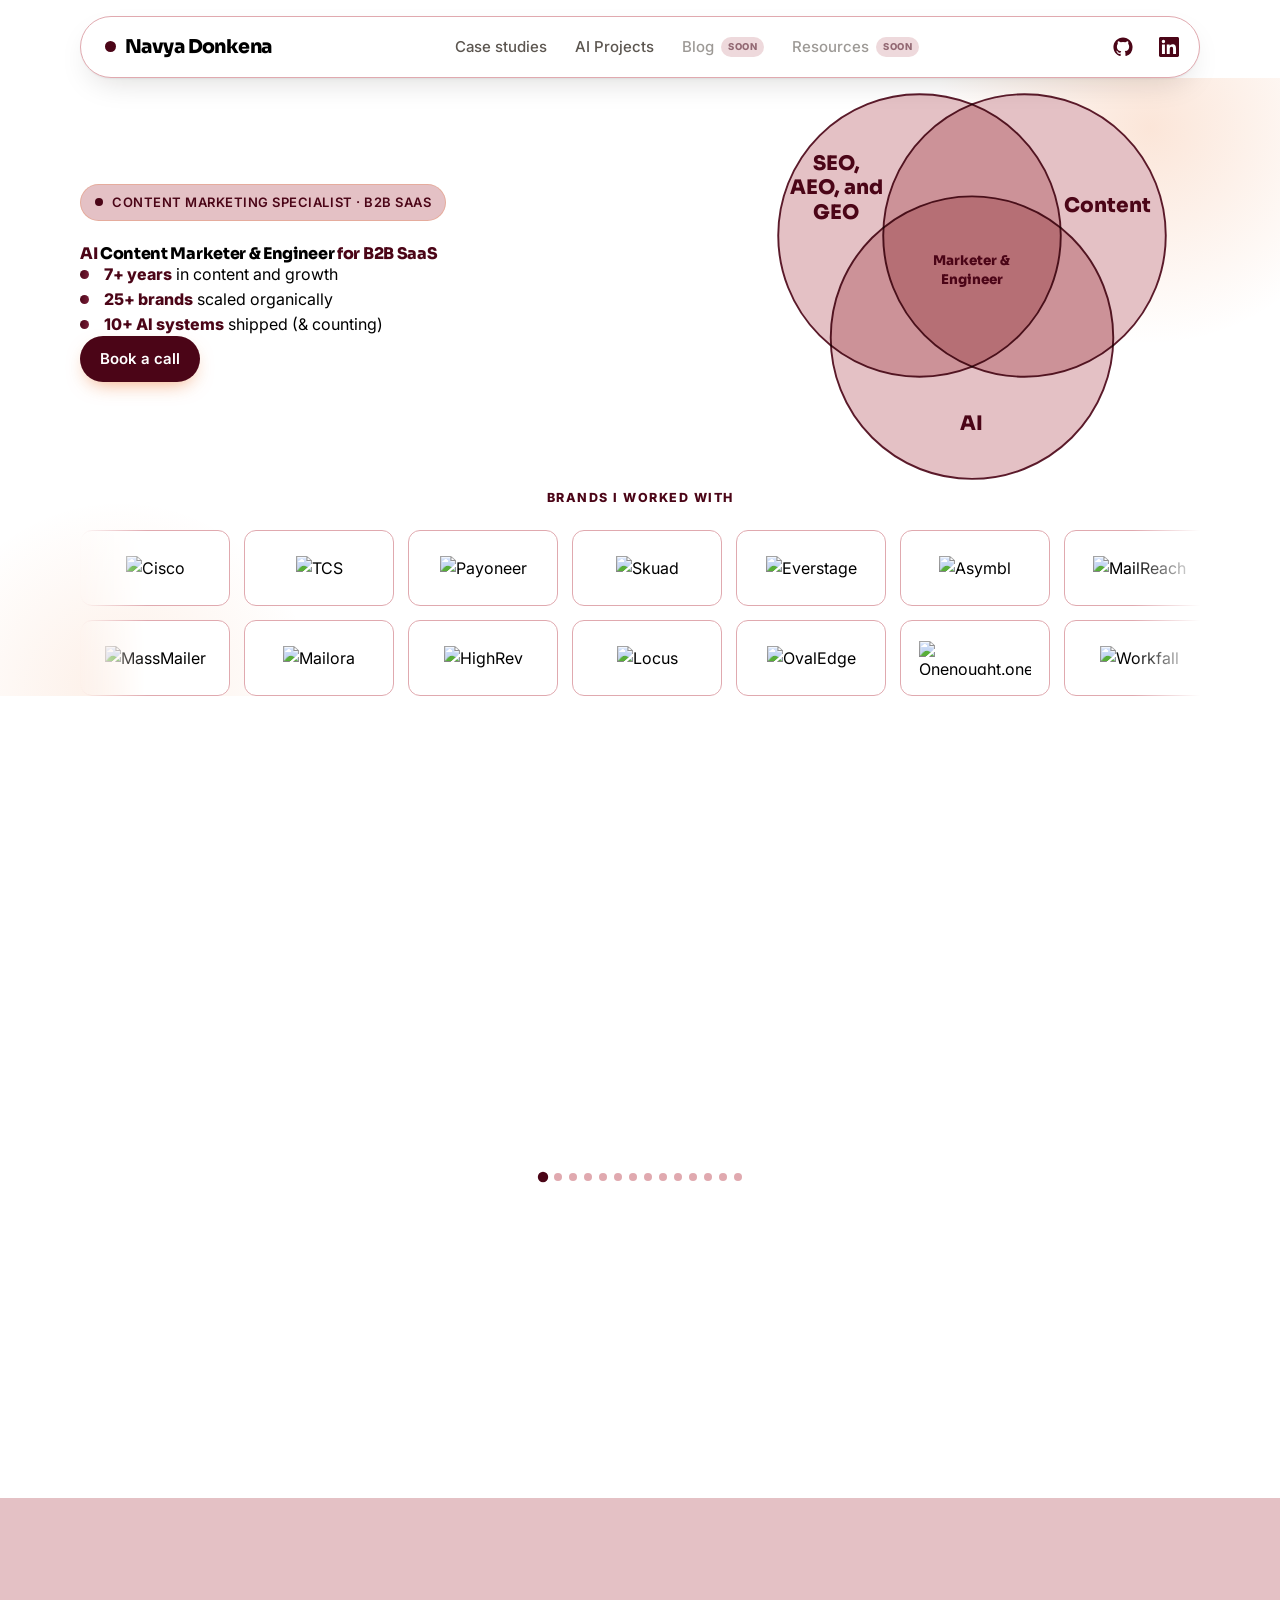
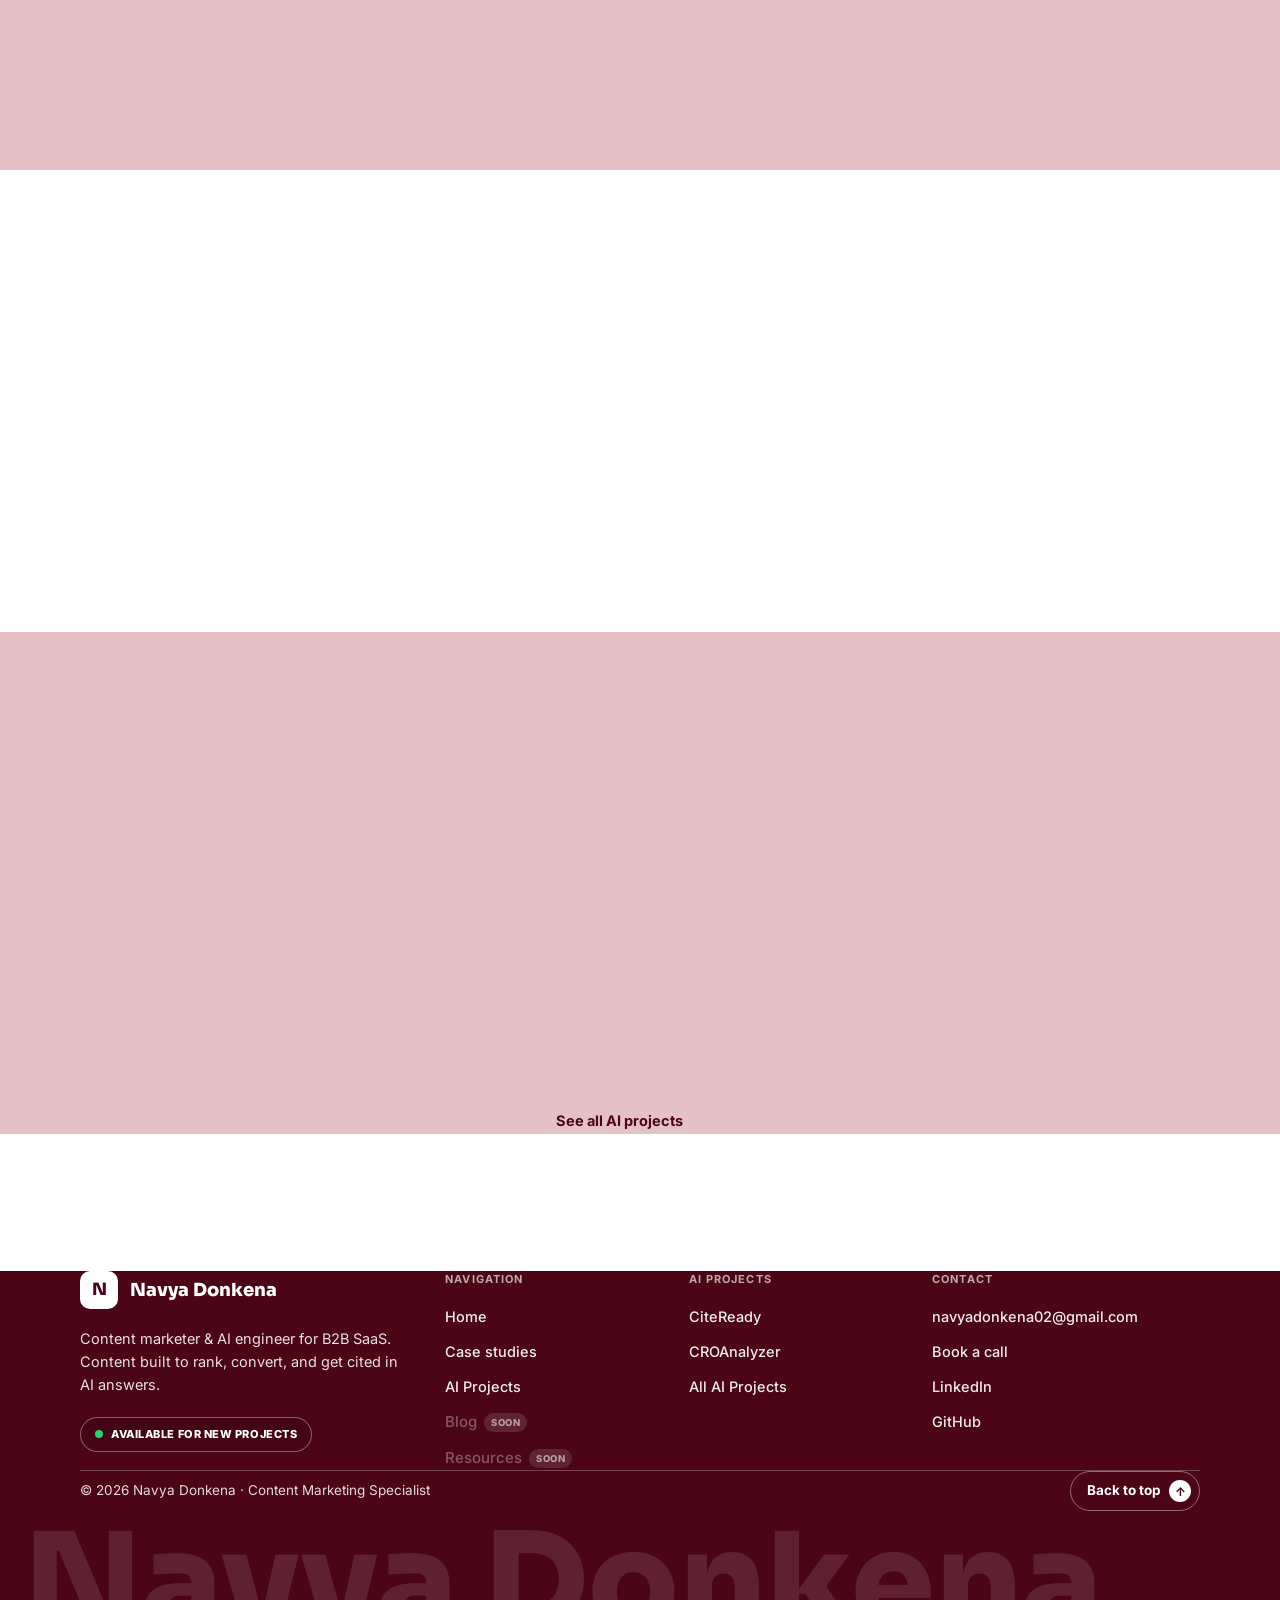
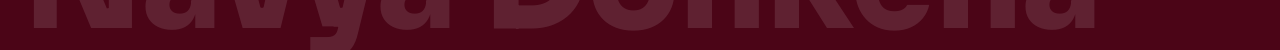
==== index.html @ 9fdd1a50 "Hide Services: remove from nav and footer, noindex service pages Co-Authored-By: Claude Sonnet 5.5 <" ====
<!DOCTYPE html>
<html lang="en">
<head>
<meta charset="UTF-8" />
<meta name="viewport" content="width=device-width, initial-scale=1.0" />
<title>Navya Donkena — Content Marketing Specialist</title>
<meta name="description" content="Content Marketing Specialist with 7+ years in B2B SaaS. SEO content, AI Overviews, and LLM visibility that turn into pipeline. Worked with Everstage, Skuad, Asymbl, Payoneer, Cisco, and more." />
<link rel="preconnect" href="https://fonts.googleapis.com" />
<link rel="preconnect" href="https://fonts.gstatic.com" crossorigin />
<link href="https://fonts.googleapis.com/css2?family=Sora:wght@400;600;700;800&family=Inter:wght@400;500;600;700&display=swap" rel="stylesheet" />
<link rel="stylesheet" href="styles.css?v=22" />
</head>
<body>

<!-- NAV -->
<header class="nav">
  <div class="wrap nav-inner">
    <a class="logo" href="#top"><span class="dot"></span>Navya Donkena</a>
    <nav class="nav-links" id="navLinks">
      <a href="case-studies/index.html">Case studies</a>
      <a href="ai-projects.html">AI Projects</a>
      <span class="nav-soon">Blog<span class="soon-badge">Soon</span></span>
      <span class="nav-soon">Resources<span class="soon-badge">Soon</span></span>
    </nav>
    <div class="nav-social">
      <a href="https://github.com/navyadonkena" target="_blank" rel="noopener" aria-label="GitHub"><svg viewBox="0 0 24 24" width="20" height="20" fill="currentColor" aria-hidden="true"><path d="M12 .5C5.65.5.5 5.65.5 12c0 5.08 3.29 9.39 7.86 10.91.58.1.79-.25.79-.56v-2.17c-3.2.7-3.87-1.37-3.87-1.37-.52-1.33-1.28-1.69-1.28-1.69-1.04-.71.08-.7.08-.7 1.15.08 1.76 1.18 1.76 1.18 1.03 1.76 2.69 1.25 3.35.96.1-.74.4-1.25.73-1.54-2.55-.29-5.24-1.28-5.24-5.69 0-1.26.45-2.28 1.18-3.09-.12-.29-.51-1.46.11-3.05 0 0 .97-.31 3.17 1.18a11 11 0 0 1 5.77 0c2.2-1.49 3.17-1.18 3.17-1.18.63 1.59.23 2.76.11 3.05.74.81 1.18 1.83 1.18 3.09 0 4.42-2.69 5.39-5.25 5.68.41.36.78 1.06.78 2.14v3.17c0 .31.21.67.8.56A11.5 11.5 0 0 0 23.5 12C23.5 5.65 18.35.5 12 .5Z"/></svg></a>
      <a href="https://www.linkedin.com/in/navya-donkena/" target="_blank" rel="noopener" aria-label="LinkedIn"><svg viewBox="0 0 24 24" width="20" height="20" fill="currentColor" aria-hidden="true"><path d="M20.45 20.45h-3.56v-5.57c0-1.33-.03-3.04-1.85-3.04-1.86 0-2.14 1.45-2.14 2.94v5.67H9.34V9h3.41v1.56h.05c.48-.9 1.64-1.85 3.37-1.85 3.6 0 4.27 2.37 4.27 5.46v6.28ZM5.34 7.43a2.06 2.06 0 1 1 0-4.12 2.06 2.06 0 0 1 0 4.12ZM7.12 20.45H3.56V9h3.56v11.45ZM22.22 0H1.77C.79 0 0 .77 0 1.73v20.54C0 23.23.79 24 1.77 24h20.45c.98 0 1.78-.77 1.78-1.73V1.73C24 .77 23.2 0 22.22 0Z"/></svg></a>
    </div>
    <button class="nav-toggle" id="navToggle" aria-label="Menu"><span></span><span></span><span></span></button>
  </div>
</header>

<!-- HERO -->
<section class="hero" id="top">
  <div class="wrap hero-grid">
    <div class="hero-copy">
      <span class="eyebrow"><span class="pulse"></span>Content Marketing Specialist · B2B SaaS</span>
      <h1 class="hero-title"><span class="grad-text">AI</span> Content Marketer &amp; Engineer <span class="grad-text">for B2B SaaS</span></h1>
      <ul class="hero-points">
        <li><strong>7+ years</strong> in content and growth</li>
        <li><strong>25+ brands</strong> scaled organically</li>
        <li><strong>10+ AI systems</strong> shipped (&amp; counting)</li>
      </ul>
      <div class="hero-cta">
        <a class="btn btn-primary" href="https://calendly.com/navyadonkena02/30-minute" target="_blank" rel="noopener">Book a call</a>
      </div>
    </div>
    <div class="hero-visual">
      <svg class="venn" viewBox="0 0 440 430" role="img" aria-label="Venn diagram showing SEO, AEO, and GEO, Content, and AI overlapping, with Marketer and Engineer at the center where all three meet">
        <circle cx="165" cy="165" r="148" class="venn-c venn-c1" />
        <circle cx="275" cy="165" r="148" class="venn-c venn-c2" />
        <circle cx="220" cy="272" r="148" class="venn-c venn-c3" />
        <text text-anchor="middle" class="venn-lbl"><tspan x="78" y="96">SEO,</tspan><tspan x="78" y="122">AEO, and</tspan><tspan x="78" y="148">GEO</tspan></text>
        <text x="362" y="140" text-anchor="middle" class="venn-lbl">Content</text>
        <text x="220" y="369" text-anchor="middle" class="venn-lbl">AI</text>
        <text x="220" y="196" text-anchor="middle" class="venn-lbl venn-lbl-center">Marketer &amp;</text>
        <text x="220" y="216" text-anchor="middle" class="venn-lbl venn-lbl-center">Engineer</text>
      </svg>
    </div>
  </div>
  <div class="logos">
    <div class="wrap">
      <p>Brands I worked with</p>
      <div class="logo-marquee">
        <div class="lm-row"><div class="lm-track lm-ltr">
          <div class="logo-cell"><img src="Logos/cisco.png" alt="Cisco" loading="lazy" /></div>
          <div class="logo-cell"><img src="Logos/tcs.png" alt="TCS" loading="lazy" /></div>
          <div class="logo-cell"><img src="Logos/Payoneer%20logo.png" alt="Payoneer" loading="lazy" /></div>
          <div class="logo-cell"><img src="Logos/skuad.png" alt="Skuad" loading="lazy" /></div>
          <div class="logo-cell"><img src="Logos/everstage.png" alt="Everstage" loading="lazy" /></div>
          <div class="logo-cell"><img src="Logos/asymbl.png" alt="Asymbl" loading="lazy" /></div>
          <div class="logo-cell"><img src="Logos/mailreach.jpg" alt="MailReach" loading="lazy" /></div>
          <div class="logo-cell"><img src="Logos/cloudfiles.png" alt="CloudFiles" loading="lazy" /></div>
          <div class="logo-cell"><img src="Logos/powerrouter.png" alt="PowerRouter" loading="lazy" /></div>
          <div class="logo-cell"><img src="Logos/Proxidize.png" alt="Proxidize" loading="lazy" /></div>
          <div class="logo-cell"><img src="Logos/Metaviewer%20logo.png" alt="MetaViewer" loading="lazy" /></div>
          <div class="logo-cell"><img src="Logos/Limelight%20logo.png" alt="Limelight" loading="lazy" /></div>
          <div class="logo-cell"><img src="Logos/cisco.png" alt="Cisco" loading="lazy" /></div>
          <div class="logo-cell"><img src="Logos/tcs.png" alt="TCS" loading="lazy" /></div>
          <div class="logo-cell"><img src="Logos/Payoneer%20logo.png" alt="Payoneer" loading="lazy" /></div>
          <div class="logo-cell"><img src="Logos/skuad.png" alt="Skuad" loading="lazy" /></div>
          <div class="logo-cell"><img src="Logos/everstage.png" alt="Everstage" loading="lazy" /></div>
          <div class="logo-cell"><img src="Logos/asymbl.png" alt="Asymbl" loading="lazy" /></div>
          <div class="logo-cell"><img src="Logos/mailreach.jpg" alt="MailReach" loading="lazy" /></div>
          <div class="logo-cell"><img src="Logos/cloudfiles.png" alt="CloudFiles" loading="lazy" /></div>
          <div class="logo-cell"><img src="Logos/powerrouter.png" alt="PowerRouter" loading="lazy" /></div>
          <div class="logo-cell"><img src="Logos/Proxidize.png" alt="Proxidize" loading="lazy" /></div>
          <div class="logo-cell"><img src="Logos/Metaviewer%20logo.png" alt="MetaViewer" loading="lazy" /></div>
          <div class="logo-cell"><img src="Logos/Limelight%20logo.png" alt="Limelight" loading="lazy" /></div>
        </div></div>
        <div class="lm-row"><div class="lm-track lm-rtl">
          <div class="logo-cell"><img src="Logos/massmailer.png" alt="MassMailer" loading="lazy" /></div>
          <div class="logo-cell"><img src="Logos/mailora.png" alt="Mailora" loading="lazy" /></div>
          <div class="logo-cell"><img src="Logos/HighRev.png" alt="HighRev" loading="lazy" /></div>
          <div class="logo-cell"><img src="Logos/locus.png" alt="Locus" loading="lazy" /></div>
          <div class="logo-cell"><img src="Logos/ovaledge.png" alt="OvalEdge" loading="lazy" /></div>
          <div class="logo-cell"><img src="Logos/onenought.one.png" alt="Onenought.one" loading="lazy" /></div>
          <div class="logo-cell"><img src="Logos/workfall.png" alt="Workfall" loading="lazy" /></div>
          <div class="logo-cell"><img src="Logos/Sesat.jpg" alt="Sesat Solutions" loading="lazy" /></div>
          <div class="logo-cell"><img src="Logos/rategain.jpg" alt="RateGain" loading="lazy" /></div>
          <div class="logo-cell"><img src="Logos/RTS%20Labs%20logo.webp" alt="RTS Labs" loading="lazy" /></div>
          <div class="logo-cell"><img src="Logos/AccusourceHR%20logo.png" alt="AccusourceHR" loading="lazy" /></div>
          <div class="logo-cell"><img src="Logos/massmailer.png" alt="MassMailer" loading="lazy" /></div>
          <div class="logo-cell"><img src="Logos/mailora.png" alt="Mailora" loading="lazy" /></div>
          <div class="logo-cell"><img src="Logos/HighRev.png" alt="HighRev" loading="lazy" /></div>
          <div class="logo-cell"><img src="Logos/locus.png" alt="Locus" loading="lazy" /></div>
          <div class="logo-cell"><img src="Logos/ovaledge.png" alt="OvalEdge" loading="lazy" /></div>
          <div class="logo-cell"><img src="Logos/onenought.one.png" alt="Onenought.one" loading="lazy" /></div>
          <div class="logo-cell"><img src="Logos/workfall.png" alt="Workfall" loading="lazy" /></div>
          <div class="logo-cell"><img src="Logos/Sesat.jpg" alt="Sesat Solutions" loading="lazy" /></div>
          <div class="logo-cell"><img src="Logos/rategain.jpg" alt="RateGain" loading="lazy" /></div>
          <div class="logo-cell"><img src="Logos/RTS%20Labs%20logo.webp" alt="RTS Labs" loading="lazy" /></div>
          <div class="logo-cell"><img src="Logos/AccusourceHR%20logo.png" alt="AccusourceHR" loading="lazy" /></div>
        </div></div>
      </div>
    </div>
  </div>
</section>

<!-- TESTIMONIALS -->
<section class="block" id="testimonials">
  <div class="wrap">
    <div class="sec-head reveal">
      <h2>What <span class="grad-text">people I've worked with</span> say</h2>
      <p>Founders, marketers, and leaders from the SaaS brands and teams I've worked with.</p>
    </div>
    <div class="t-carousel reveal" id="testiCarousel">
      <button class="car-arrow" id="testiPrev" aria-label="Previous testimonial">‹</button>
      <div class="t-viewport">
        <div class="t-track" id="testiTrack">
          <article class="t-slide">
            <img class="t-photo" src="testimonials/Vinay%20Kumar.jpg" alt="Vinay Kumar" loading="lazy" />
            <div class="t-body"><blockquote>I worked with Navya on building out content workflows, and she's honestly one of the best at it. Most writers just write, but she actually thinks about the whole process how content gets planned, written, reviewed, and pushed out and she built systems that made the whole thing way less messy. Her knowledge of content writing itself is crazy too. It's not like she just knows the bare minimum she gets what actually makes content work, and you can see that in how she set up the flows. Stuff that used to be all over the place became a lot more organized. She's also just easy to work with. Proactive, comes with ideas on her own. If you're looking for someone who's solid at both writing and figuring out how to systemize it, Navya's your person.</blockquote><div class="t-who"><b>Vinay Kumar</b><span>AI Growth Marketer</span></div></div>
          </article>
          <article class="t-slide">
            <img class="t-photo" src="testimonials/Teethi%20Sawant.jpg" alt="Teethi Sawant" loading="lazy" />
            <div class="t-body"><blockquote>I had the pleasure of working with Navya, and one thing that consistently stood out was her ability to combine strategic thinking with exceptional storytelling. She has a deep understanding of content strategy, and AI-driven content marketing, and knows how to translate complex ideas into messaging that resonates with the right audience. Navya doesn't just create content, she builds systems and processes that improve the way teams work. She's highly analytical, curious, and always exploring innovative ways to leverage AI and automation without losing sight of business goals or user needs. Her ability to balance creativity with data-driven decision-making makes her a valuable asset to any team. Beyond her technical and marketing expertise, Navya is collaborative, proactive, and always willing to share knowledge with those around her. She's someone you can rely on to take ownership, challenge conventional thinking, and consistently deliver high-quality work. I would highly recommend Navya to any organization looking for a product marketer who can drive meaningful business impact while fostering a culture of continuous learning and innovation.</blockquote><div class="t-who"><b>Teethi Sawant</b><span>Project Manager</span></div></div>
          </article>
          <article class="t-slide">
            <img class="t-photo" src="testimonials/Shivangi%20Pahwa.jpg" alt="Shivangi Pahwa" loading="lazy" />
            <div class="t-body"><blockquote>Navya was an exceptional editor and manager to work with! We started out together on a very complex project that required lots and lots of strategy and thinking before we could even think about execution. Working with her, I learned so many new things about how to approach SEO fundamentals, manage a project that has no defined rules, and set up the entire thing from scratch in a manner that ensured new writers onboarded into the project received a smooth workflow to begin with. She made sure that no one ever saw the messy behind-the-scenes. The way she guided me through the process, always encouraged me to learn and do more, and helped me explore how I can use AI to build while still keeping my creativity at the heart of the project was very commendable.🫶 Anyone who gets to have her manage a project will be getting a gem of a person and amazing results! (and an amazing sense of humour, too)</blockquote><div class="t-who"><b>Shivangi Pahwa</b><span>Content Writer</span></div></div>
          </article>
          <article class="t-slide">
            <img class="t-photo" src="testimonials/Pooja%20Narula.jpg" alt="Pooja Narula" loading="lazy" />
            <div class="t-body"><blockquote>Navya is the most passionate person I have met. She is always curious and on to building something new, solving the most complex problems, and inspiring everyone next to her. Working alongside her is truly a wonderful experience, and she is a true asset to every team she joins. Her expertise and her humility to share her knowledge with her peers truly makes her the best leader and contributor any team can hope for.</blockquote><div class="t-who"><b>Pooja Narula</b><span>Content Writer</span></div></div>
          </article>
          <article class="t-slide">
            <img class="t-photo" src="testimonials/ayush.png" alt="Ayush" loading="lazy" />
            <div class="t-body"><blockquote>I've worked with Navya at Revv Growth, and what stands out is how effectively she blends AI with marketing and product thinking. She approaches marketing beyond just campaigns — focusing on how AI can enhance positioning, messaging, and overall go-to-market strategy. One of her key strengths is translating complex ideas into clear, compelling narratives. She's also highly adaptable and constantly experimenting with new tools and workflows, especially in the evolving AI space.</blockquote><div class="t-who"><b>Ayush</b><span>AI/LLM Engineer · RevvGrowth</span></div></div>
          </article>
          <article class="t-slide">
            <img class="t-photo" src="testimonials/Faraz.jpg" alt="Faraz Syed" loading="lazy" />
            <div class="t-body"><blockquote>Me and Navya worked as peers in product marketing. She brought a very in-depth understanding of the subject matter which helped us in creating distinct steps of strategy and execution. She not only understands the subject but provides a way to market it through her content. She is an exemplary team player and helps in creating diverse resolutions and marketing strategies which are result oriented and process driven.</blockquote><div class="t-who"><b>Faraz Syed</b><span>Marketing Automations Manager · PowerRouter</span></div></div>
          </article>
          <article class="t-slide">
            <img class="t-photo" src="testimonials/Suchitra.jpg" alt="Suchitra" loading="lazy" />
            <div class="t-body"><blockquote>I highly recommend Navya for her exceptional work in crafting insightful and engaging business blogs for Workfall. Her expertise in content creation and industry knowledge brought immense value to our company, capturing our brand's essence with every article. Collaborating with Navya was a true pleasure, and I look forward to future opportunities to work together again.</blockquote><div class="t-who"><b>Suchitra</b><span>Growth Manager · Workfall</span></div></div>
          </article>
          <article class="t-slide">
            <img class="t-photo" src="testimonials/Shivang.png" alt="Shivang Singh" loading="lazy" />
            <div class="t-body"><blockquote>Navya is someone who understands exactly what you need and shapes her delivery accordingly. She was instrumental in structuring the content strategy for Impacto as well as helping with some blog articles we wanted to work on. If you're looking for an understanding of how your digital presence should work as a business or even an individual, I'd say you get in touch with her :)</blockquote><div class="t-who"><b>Shivang Singh</b><span>CEO / Founder · Impacto</span></div></div>
          </article>
          <article class="t-slide">
            <img class="t-photo" src="testimonials/Naveen.jpg" alt="Naveen Cheela" loading="lazy" />
            <div class="t-body"><blockquote>Working with Navya on several projects has been a pleasure for me, and each time I have been pleased with the results. She responds to emails right away and consistently produces top-notch outcomes. If you need any copywriting, I definitely recommend her! All the Best!!</blockquote><div class="t-who"><b>Naveen Cheela</b><span>Project Manager · CINTAP</span></div></div>
          </article>
          <article class="t-slide">
            <img class="t-photo" src="testimonials/Yajur.jpg" alt="Yajur Lath" loading="lazy" />
            <div class="t-body"><blockquote>Navya was one of the first people I met in the content industry and she has set a benchmark for me. She is highly dedicated, her work ethics are pristine and she is willing to go out of the way to solve a problem for the person she is working for. I highly recommend her expertise to any person looking for an individual in the content industry.</blockquote><div class="t-who"><b>Yajur Lath</b><span>CEO / Founder · Enterpi</span></div></div>
          </article>
          <article class="t-slide">
            <img class="t-photo" src="testimonials/Hansika.jpg" alt="Hansika Baradwaj" loading="lazy" />
            <div class="t-body"><blockquote>A commendable content writer with superior performance in niches like AI and Digital Marketing. She carries a firm grasp of SEO related conventions and her work remains up to the mark.</blockquote><div class="t-who"><b>Hansika Baradwaj</b><span>Content Marketer</span></div></div>
          </article>
          <article class="t-slide">
            <img class="t-photo" src="testimonials/Sanjana.jpg" alt="Sanjana Pillai" loading="lazy" />
            <div class="t-body"><blockquote>Navya is a wonderful writer who goes into the nuances of the topic she writes on. She is well-versed with the topics that One Nought One handles and is a diligent member of the team. She has constantly submitted all her work on time and does not shy away from placing her points regarding any topic. She was a bright, loyal individual to work with.</blockquote><div class="t-who"><b>Sanjana Pillai</b><span>Content Manager · Onenought.one</span></div></div>
          </article>
          <article class="t-slide">
            <img class="t-photo" src="testimonials/Akash.jpg" alt="Akash Jain" loading="lazy" />
            <div class="t-body"><blockquote>I have worked with many content writers but Navya is one of the most dedicated content writers I've worked with. She is easily adjustable to given topics whether the topic is related to the entertainment industry or specific target businesses. Her skill to write content on any given niche made her stand out. Navya would become an appreciated member of any team.</blockquote><div class="t-who"><b>Akash Jain</b><span>Software Engineer · AI/ML</span></div></div>
          </article>
          <article class="t-slide">
            <div class="t-photo t-photo-init">NM</div>
            <div class="t-body"><blockquote>Navya has been working for me for more than a year. She is a thorough professional. I have noticed that she brings good value to the table with her skills and inputs. Goes beyond her role and responsibility to strategize growth for the entire organization. Full marks to her writing skills, consistency, passion, and creativity. She is an asset to every team she works with. I wish her success in all her future endeavours.</blockquote><div class="t-who"><b>Nakul Malhotra</b><span>Founder · Idea Incubator</span></div></div>
          </article>
        </div>
      </div>
      <button class="car-arrow" id="testiNext" aria-label="Next testimonial">›</button>
    </div>
    <div class="t-dots" id="testiDots"></div>
  </div>
</section>

<!-- CASE STUDIES STACK -->
<section class="block" id="case-studies">
  <div class="wrap">
    <div class="sec-head reveal">
      <div class="kicker">Case Studies</div>
      <h2>Content <span class="grad-text">strategies</span> that drove <span class="grad-text">pipeline</span></h2>
    </div>
    <div class="cs-cards">
      <a class="cs-card reveal" href="case-studies/asymbl-seo-ai-growth.html" style="--cs-bg:#f6e3e5">
        <div class="cs-circle"><img src="Logos/asymbl.png" alt="Asymbl logo" /></div>
        <div class="cs-inner">
          <span class="cs-label">Case Study</span>
          <h3>387% search visibility growth within 6 months</h3>
          <p>Keyword research, SEO strategy, and thought-leadership blogs that grew search visibility and AI discoverability.</p>
          <span class="cs-more">Read more</span>
        </div>
      </a>
      <a class="cs-card reveal" href="case-studies/skuad-lead-recovery.html" style="--cs-bg:#e8dde0">
        <div class="cs-circle"><img src="Logos/skuad.png" alt="Skuad logo" /></div>
        <div class="cs-inner">
          <span class="cs-label">Case Study</span>
          <h3>Declining leads recovered at 2X a month</h3>
          <p>SEO, AEO, and content optimization that turned a decline in leads into steady monthly recovery.</p>
          <span class="cs-more">Read more</span>
        </div>
      </a>
      <a class="cs-card reveal" href="case-studies/cygnet-content-strategy.html" style="--cs-bg:#efd3d6">
        <div class="cs-circle"><img src="Logos/cygnet.png" alt="Cygnet logo" /></div>
        <div class="cs-inner">
          <span class="cs-label">Case Study</span>
          <h3>59% organic traffic growth &amp; 4X AI-referred conversions</h3>
          <p>A 2-month SEO and content sprint that grew organic users and AI-referred conversions.</p>
          <span class="cs-more">Read more</span>
        </div>
      </a>
    </div>
  </div>
</section>

<!-- EXPERIENCE -->
<section class="block alt" id="experience">
  <div class="wrap">
    <div class="sec-head reveal">
      <div class="kicker">Career Timeline</div>
      <h2>From <span class="grad-text">Freelancer</span> to <span class="grad-text">AI Content Engineer</span></h2>
      <p>Pick a year, then click a block to see what I was building.</p>
    </div>
    <div class="year-tabs reveal" id="yearGrid"></div>
    <div class="year-panel reveal" id="yearDetail"></div>
  </div>
</section>

<!-- RESULTS -->
<section class="block" id="results">
  <div class="wrap">
    <div class="sec-head reveal">
      <div class="kicker">Results</div>
      <h2>Across <span class="grad-text">SEO</span>, <span class="grad-text">Content</span>, and <span class="grad-text">AI</span></h2>
      <p>Content built to rank, get cited, and move pipeline across SEO, AI Overviews, and conversion</p>
    </div>
    <div class="grid results">
      <div class="stat reveal"><div class="num">15+</div><div class="lbl">AI content automations</div><div class="ctx">Agent systems for content strategy, creation, and optimization. Built, handed over, and maintained</div></div>
      <div class="stat reveal"><div class="num">150+</div><div class="lbl">Blogs ranking in positions 1 to 3</div><div class="ctx">On Google's first page. TOFU, MOFU, and BOFU blogs</div></div>
      <div class="stat reveal"><div class="num">76+</div><div class="lbl">AI citations</div><div class="ctx">Cited and mentioned across ChatGPT, Perplexity and Google AI Overviews</div></div>
      <div class="stat reveal"><div class="num">57+</div><div class="lbl">MQLs</div><div class="ctx">Content-driven pipeline lift</div></div>
      <div class="stat reveal"><div class="num">387%</div><div class="lbl">Website traffic</div><div class="ctx">Search visibility growth</div></div>
      <div class="stat reveal"><div class="num">10+</div><div class="lbl">Teams</div><div class="ctx">Teams running my AI content systems</div></div>
    </div>
  </div>
</section>

<!-- STACK -->
<section class="block" id="stack">
  <div class="wrap">
    <div class="split-layout">
      <div class="sec-head reveal">
        <div class="kicker">Stack</div>
        <h2><span class="grad-text">Tools</span> I have <span class="grad-text">expertise</span> with</h2>
        <p>SEO, AI, CRM, and content platforms I use day to day to research, write, ship, and measure.</p>
      </div>
      <div class="tool-marquee reveal">
        <div class="tm-col"><div class="tm-track tm-up"><div class="tool-tile"><img src="techstack/Google-Search-Console.png" alt="Google Search Console" loading="lazy" onerror="this.style.display='none';this.nextElementSibling.style.display='flex'" /><span class="tt-fallback">Google Search Console</span></div><div class="tool-tile"><img src="techstack/ahrefs-SEO-Tool-Logo-Vector.svg-.png" alt="Ahrefs" loading="lazy" onerror="this.style.display='none';this.nextElementSibling.style.display='flex'" /><span class="tt-fallback">Ahrefs</span></div><div class="tool-tile"><img src="techstack/kisspng-hubspot-inc-business-marketing-logo-sales-crm-5b24fbe3ac9113.4246325415291504357068.jpg" alt="HubSpot" loading="lazy" onerror="this.style.display='none';this.nextElementSibling.style.display='flex'" /><span class="tt-fallback">HubSpot</span></div><div class="tool-tile"><img src="techstack/Google-Search-Console.png" alt="Google Search Console" loading="lazy" onerror="this.style.display='none';this.nextElementSibling.style.display='flex'" /><span class="tt-fallback">Google Search Console</span></div><div class="tool-tile"><img src="techstack/ahrefs-SEO-Tool-Logo-Vector.svg-.png" alt="Ahrefs" loading="lazy" onerror="this.style.display='none';this.nextElementSibling.style.display='flex'" /><span class="tt-fallback">Ahrefs</span></div><div class="tool-tile"><img src="techstack/kisspng-hubspot-inc-business-marketing-logo-sales-crm-5b24fbe3ac9113.4246325415291504357068.jpg" alt="HubSpot" loading="lazy" onerror="this.style.display='none';this.nextElementSibling.style.display='flex'" /><span class="tt-fallback">HubSpot</span></div><div class="tool-tile"><img src="techstack/Google-Search-Console.png" alt="Google Search Console" loading="lazy" onerror="this.style.display='none';this.nextElementSibling.style.display='flex'" /><span class="tt-fallback">Google Search Console</span></div><div class="tool-tile"><img src="techstack/ahrefs-SEO-Tool-Logo-Vector.svg-.png" alt="Ahrefs" loading="lazy" onerror="this.style.display='none';this.nextElementSibling.style.display='flex'" /><span class="tt-fallback">Ahrefs</span></div><div class="tool-tile"><img src="techstack/kisspng-hubspot-inc-business-marketing-logo-sales-crm-5b24fbe3ac9113.4246325415291504357068.jpg" alt="HubSpot" loading="lazy" onerror="this.style.display='none';this.nextElementSibling.style.display='flex'" /><span class="tt-fallback">HubSpot</span></div><div class="tool-tile"><img src="techstack/Google-Search-Console.png" alt="Google Search Console" loading="lazy" onerror="this.style.display='none';this.nextElementSibling.style.display='flex'" /><span class="tt-fallback">Google Search Console</span></div><div class="tool-tile"><img src="techstack/ahrefs-SEO-Tool-Logo-Vector.svg-.png" alt="Ahrefs" loading="lazy" onerror="this.style.display='none';this.nextElementSibling.style.display='flex'" /><span class="tt-fallback">Ahrefs</span></div><div class="tool-tile"><img src="techstack/kisspng-hubspot-inc-business-marketing-logo-sales-crm-5b24fbe3ac9113.4246325415291504357068.jpg" alt="HubSpot" loading="lazy" onerror="this.style.display='none';this.nextElementSibling.style.display='flex'" /><span class="tt-fallback">HubSpot</span></div><div class="tool-tile"><img src="techstack/Google-Search-Console.png" alt="Google Search Console" loading="lazy" onerror="this.style.display='none';this.nextElementSibling.style.display='flex'" /><span class="tt-fallback">Google Search Console</span></div><div class="tool-tile"><img src="techstack/ahrefs-SEO-Tool-Logo-Vector.svg-.png" alt="Ahrefs" loading="lazy" onerror="this.style.display='none';this.nextElementSibling.style.display='flex'" /><span class="tt-fallback">Ahrefs</span></div><div class="tool-tile"><img src="techstack/kisspng-hubspot-inc-business-marketing-logo-sales-crm-5b24fbe3ac9113.4246325415291504357068.jpg" alt="HubSpot" loading="lazy" onerror="this.style.display='none';this.nextElementSibling.style.display='flex'" /><span class="tt-fallback">HubSpot</span></div><div class="tool-tile"><img src="techstack/Google-Search-Console.png" alt="Google Search Console" loading="lazy" onerror="this.style.display='none';this.nextElementSibling.style.display='flex'" /><span class="tt-fallback">Google Search Console</span></div><div class="tool-tile"><img src="techstack/ahrefs-SEO-Tool-Logo-Vector.svg-.png" alt="Ahrefs" loading="lazy" onerror="this.style.display='none';this.nextElementSibling.style.display='flex'" /><span class="tt-fallback">Ahrefs</span></div><div class="tool-tile"><img src="techstack/kisspng-hubspot-inc-business-marketing-logo-sales-crm-5b24fbe3ac9113.4246325415291504357068.jpg" alt="HubSpot" loading="lazy" onerror="this.style.display='none';this.nextElementSibling.style.display='flex'" /><span class="tt-fallback">HubSpot</span></div></div></div>
        <div class="tm-col"><div class="tm-track tm-down"><div class="tool-tile"><img src="techstack/Logo_Google_Analytics.png" alt="Google Analytics (GA4)" loading="lazy" onerror="this.style.display='none';this.nextElementSibling.style.display='flex'" /><span class="tt-fallback">Google Analytics (GA4)</span></div><div class="tool-tile"><img src="techstack/Claude_Logo_2023-s1280.png" alt="Claude" loading="lazy" onerror="this.style.display='none';this.nextElementSibling.style.display='flex'" /><span class="tt-fallback">Claude</span></div><div class="tool-tile"><img src="techstack/Meta-Logo.png" alt="Meta Ads Manager" loading="lazy" onerror="this.style.display='none';this.nextElementSibling.style.display='flex'" /><span class="tt-fallback">Meta Ads Manager</span></div><div class="tool-tile"><img src="techstack/Logo_Google_Analytics.png" alt="Google Analytics (GA4)" loading="lazy" onerror="this.style.display='none';this.nextElementSibling.style.display='flex'" /><span class="tt-fallback">Google Analytics (GA4)</span></div><div class="tool-tile"><img src="techstack/Claude_Logo_2023-s1280.png" alt="Claude" loading="lazy" onerror="this.style.display='none';this.nextElementSibling.style.display='flex'" /><span class="tt-fallback">Claude</span></div><div class="tool-tile"><img src="techstack/Meta-Logo.png" alt="Meta Ads Manager" loading="lazy" onerror="this.style.display='none';this.nextElementSibling.style.display='flex'" /><span class="tt-fallback">Meta Ads Manager</span></div><div class="tool-tile"><img src="techstack/Logo_Google_Analytics.png" alt="Google Analytics (GA4)" loading="lazy" onerror="this.style.display='none';this.nextElementSibling.style.display='flex'" /><span class="tt-fallback">Google Analytics (GA4)</span></div><div class="tool-tile"><img src="techstack/Claude_Logo_2023-s1280.png" alt="Claude" loading="lazy" onerror="this.style.display='none';this.nextElementSibling.style.display='flex'" /><span class="tt-fallback">Claude</span></div><div class="tool-tile"><img src="techstack/Meta-Logo.png" alt="Meta Ads Manager" loading="lazy" onerror="this.style.display='none';this.nextElementSibling.style.display='flex'" /><span class="tt-fallback">Meta Ads Manager</span></div><div class="tool-tile"><img src="techstack/Logo_Google_Analytics.png" alt="Google Analytics (GA4)" loading="lazy" onerror="this.style.display='none';this.nextElementSibling.style.display='flex'" /><span class="tt-fallback">Google Analytics (GA4)</span></div><div class="tool-tile"><img src="techstack/Claude_Logo_2023-s1280.png" alt="Claude" loading="lazy" onerror="this.style.display='none';this.nextElementSibling.style.display='flex'" /><span class="tt-fallback">Claude</span></div><div class="tool-tile"><img src="techstack/Meta-Logo.png" alt="Meta Ads Manager" loading="lazy" onerror="this.style.display='none';this.nextElementSibling.style.display='flex'" /><span class="tt-fallback">Meta Ads Manager</span></div><div class="tool-tile"><img src="techstack/Logo_Google_Analytics.png" alt="Google Analytics (GA4)" loading="lazy" onerror="this.style.display='none';this.nextElementSibling.style.display='flex'" /><span class="tt-fallback">Google Analytics (GA4)</span></div><div class="tool-tile"><img src="techstack/Claude_Logo_2023-s1280.png" alt="Claude" loading="lazy" onerror="this.style.display='none';this.nextElementSibling.style.display='flex'" /><span class="tt-fallback">Claude</span></div><div class="tool-tile"><img src="techstack/Meta-Logo.png" alt="Meta Ads Manager" loading="lazy" onerror="this.style.display='none';this.nextElementSibling.style.display='flex'" /><span class="tt-fallback">Meta Ads Manager</span></div><div class="tool-tile"><img src="techstack/Logo_Google_Analytics.png" alt="Google Analytics (GA4)" loading="lazy" onerror="this.style.display='none';this.nextElementSibling.style.display='flex'" /><span class="tt-fallback">Google Analytics (GA4)</span></div><div class="tool-tile"><img src="techstack/Claude_Logo_2023-s1280.png" alt="Claude" loading="lazy" onerror="this.style.display='none';this.nextElementSibling.style.display='flex'" /><span class="tt-fallback">Claude</span></div><div class="tool-tile"><img src="techstack/Meta-Logo.png" alt="Meta Ads Manager" loading="lazy" onerror="this.style.display='none';this.nextElementSibling.style.display='flex'" /><span class="tt-fallback">Meta Ads Manager</span></div></div></div>
        <div class="tm-col"><div class="tm-track tm-up"><div class="tool-tile"><img src="techstack/semrush-Logo.png" alt="SEMrush" loading="lazy" onerror="this.style.display='none';this.nextElementSibling.style.display='flex'" /><span class="tt-fallback">SEMrush</span></div><div class="tool-tile"><img src="techstack/codex.png" alt="Codex" loading="lazy" onerror="this.style.display='none';this.nextElementSibling.style.display='flex'" /><span class="tt-fallback">Codex</span></div><div class="tool-tile"><img src="techstack/WordPress-logotype-alternative.png" alt="WordPress" loading="lazy" onerror="this.style.display='none';this.nextElementSibling.style.display='flex'" /><span class="tt-fallback">WordPress</span></div><div class="tool-tile"><img src="techstack/semrush-Logo.png" alt="SEMrush" loading="lazy" onerror="this.style.display='none';this.nextElementSibling.style.display='flex'" /><span class="tt-fallback">SEMrush</span></div><div class="tool-tile"><img src="techstack/codex.png" alt="Codex" loading="lazy" onerror="this.style.display='none';this.nextElementSibling.style.display='flex'" /><span class="tt-fallback">Codex</span></div><div class="tool-tile"><img src="techstack/WordPress-logotype-alternative.png" alt="WordPress" loading="lazy" onerror="this.style.display='none';this.nextElementSibling.style.display='flex'" /><span class="tt-fallback">WordPress</span></div><div class="tool-tile"><img src="techstack/semrush-Logo.png" alt="SEMrush" loading="lazy" onerror="this.style.display='none';this.nextElementSibling.style.display='flex'" /><span class="tt-fallback">SEMrush</span></div><div class="tool-tile"><img src="techstack/codex.png" alt="Codex" loading="lazy" onerror="this.style.display='none';this.nextElementSibling.style.display='flex'" /><span class="tt-fallback">Codex</span></div><div class="tool-tile"><img src="techstack/WordPress-logotype-alternative.png" alt="WordPress" loading="lazy" onerror="this.style.display='none';this.nextElementSibling.style.display='flex'" /><span class="tt-fallback">WordPress</span></div><div class="tool-tile"><img src="techstack/semrush-Logo.png" alt="SEMrush" loading="lazy" onerror="this.style.display='none';this.nextElementSibling.style.display='flex'" /><span class="tt-fallback">SEMrush</span></div><div class="tool-tile"><img src="techstack/codex.png" alt="Codex" loading="lazy" onerror="this.style.display='none';this.nextElementSibling.style.display='flex'" /><span class="tt-fallback">Codex</span></div><div class="tool-tile"><img src="techstack/WordPress-logotype-alternative.png" alt="WordPress" loading="lazy" onerror="this.style.display='none';this.nextElementSibling.style.display='flex'" /><span class="tt-fallback">WordPress</span></div><div class="tool-tile"><img src="techstack/semrush-Logo.png" alt="SEMrush" loading="lazy" onerror="this.style.display='none';this.nextElementSibling.style.display='flex'" /><span class="tt-fallback">SEMrush</span></div><div class="tool-tile"><img src="techstack/codex.png" alt="Codex" loading="lazy" onerror="this.style.display='none';this.nextElementSibling.style.display='flex'" /><span class="tt-fallback">Codex</span></div><div class="tool-tile"><img src="techstack/WordPress-logotype-alternative.png" alt="WordPress" loading="lazy" onerror="this.style.display='none';this.nextElementSibling.style.display='flex'" /><span class="tt-fallback">WordPress</span></div><div class="tool-tile"><img src="techstack/semrush-Logo.png" alt="SEMrush" loading="lazy" onerror="this.style.display='none';this.nextElementSibling.style.display='flex'" /><span class="tt-fallback">SEMrush</span></div><div class="tool-tile"><img src="techstack/codex.png" alt="Codex" loading="lazy" onerror="this.style.display='none';this.nextElementSibling.style.display='flex'" /><span class="tt-fallback">Codex</span></div><div class="tool-tile"><img src="techstack/WordPress-logotype-alternative.png" alt="WordPress" loading="lazy" onerror="this.style.display='none';this.nextElementSibling.style.display='flex'" /><span class="tt-fallback">WordPress</span></div></div></div>
      </div>
    </div>
  </div>
</section>

<!-- ALWAYS BUILDING -->
<section class="block alt" id="always-building">
  <div class="wrap">
    <div class="split-layout">
      <div class="sec-head reveal">
        <div class="kicker">AI Projects</div>
        <h2>Always Building.</h2>
        <p>AI products and automations built to run SEO, AEO/GEO and content workflows at scale</p>
      </div>
      <div>
        <div class="ab-list reveal">
          <a class="ab-row" href="https://citeready.revvgrowthai.com/" target="_blank" rel="noopener">
            <span class="ab-num">01</span>
            <div class="ab-main"><h3>CiteReady.ai</h3><span class="ab-sub">Live product · AEO content scoring</span></div>
            </a>
          <a class="ab-row" href="https://cro.revvgrowthai.com/" target="_blank" rel="noopener">
            <span class="ab-num">02</span>
            <div class="ab-main"><h3>CROAnalyzer</h3><span class="ab-sub">Open source · Conversion analysis on autopilot</span></div>
            </a>
          <a class="ab-row" href="ai-projects.html">
            <span class="ab-num">03</span>
            <div class="ab-main"><h3>Content automations</h3><span class="ab-sub">Multi-agent content automation systems. Run on Claude and Codex. Auto-pilot</span></div>
            </a>
          <div class="ab-row">
            <span class="ab-num">04</span>
            <div class="ab-main"><h3>AI &amp; Marketing News Digest</h3><span class="ab-sub">Coming soon · A daily feed of AI and content-marketing news, aggregated</span></div>
            <span class="ab-badge">Soon</span>
          </div>
          <div class="ab-row">
            <span class="ab-num">05</span>
            <div class="ab-main"><h3>Next AI project</h3><span class="ab-sub">Coming soon · Details TBA</span></div>
            <span class="ab-badge">Soon</span>
          </div>
        </div>
        <a class="link ab-see-all" href="ai-projects.html">See all AI projects</a>
      </div>
    </div>
  </div>
</section>

<!-- WRITING TEASER -->
<section class="block" id="writing">
  <div class="wrap">
    <div class="sec-head reveal" style="max-width:760px">
      <div class="kicker">Proof of work</div>
      <h2>One freelance partner for your <span class="grad-text">SEO</span>, <span class="grad-text">content</span>, and <span class="grad-text">AI</span> systems</h2>
      <p>SEO and AEO programs, long-form content and AI systems built to rank on Google, get cited by AI, and turn organic traffic into demos</p>
    </div>
    <div class="hero-cta reveal"><a class="btn btn-primary" href="https://calendly.com/navyadonkena02/30-minute" target="_blank" rel="noopener">Book a call</a><a class="btn btn-ghost" href="work.html">Browse my writing</a></div>
  </div>
</section>

<footer class="site-foot">
  <div class="wrap foot-grid">
    <div class="foot-brand">
      <div class="foot-logo"><span class="foot-mark">N</span><span class="foot-name">Navya Donkena</span></div>
      <p class="foot-tag">Content marketer &amp; AI engineer for B2B SaaS. Content built to rank, convert, and get cited in AI answers.</p>
      <span class="foot-avail"><span class="dot-live"></span>Available for new projects</span>
    </div>
    <div class="foot-col">
      <h5>Navigation</h5>
      <a href="#top">Home</a>
      <a href="case-studies/index.html">Case studies</a>
      <a href="ai-projects.html">AI Projects</a>
      <span class="nav-soon">Blog<span class="soon-badge">Soon</span></span>
      <span class="nav-soon">Resources<span class="soon-badge">Soon</span></span>
    </div>
    <div class="foot-col">
      <h5>AI Projects</h5>
      <a href="https://citeready.revvgrowthai.com/" target="_blank" rel="noopener">CiteReady</a>
      <a href="https://cro.revvgrowthai.com/" target="_blank" rel="noopener">CROAnalyzer</a>
      <a href="ai-projects.html">All AI Projects</a>
    </div>
    <div class="foot-col">
      <h5>Contact</h5>
      <a href="mailto:navyadonkena02@gmail.com">navyadonkena02@gmail.com</a>
      <a href="https://calendly.com/navyadonkena02/30-minute" target="_blank" rel="noopener">Book a call</a>
      <a href="https://www.linkedin.com/in/navya-donkena/" target="_blank" rel="noopener">LinkedIn</a>
      <a href="https://github.com/navyadonkena" target="_blank" rel="noopener">GitHub</a>
    </div>
  </div>
  <div class="wrap foot-bottom">
    <span>© 2026 Navya Donkena · Content Marketing Specialist</span>
    <a class="back-top" href="#">Back to top <span class="bt-arrow">↑</span></a>
  </div>
  <div class="foot-watermark" aria-hidden="true">Navya Donkena</div>
</footer>

<script src="main.js"></script>
<script>
(function(){
  const track=document.getElementById('testiTrack'); if(!track) return;
  const slides=track.children;
  const total=slides.length;
  let idx=0;
  const dotsWrap=document.getElementById('testiDots');
  if(dotsWrap){
    for(let i=0;i<total;i++){
      const d=document.createElement('button');
      d.className='t-dot'+(i===0?' active':'');
      d.setAttribute('aria-label','Go to testimonial '+(i+1));
      d.addEventListener('click',()=>goTo(i));
      dotsWrap.appendChild(d);
    }
  }
  function render(){
    track.style.transform='translateX(-'+(idx*100)+'%)';
    if(dotsWrap){
      Array.prototype.forEach.call(dotsWrap.children,(d,i)=>d.classList.toggle('active',i===idx));
    }
  }
  function goTo(i){idx=(i+total)%total;render();}
  function next(){goTo(idx+1);}
  function prev(){goTo(idx-1);}
  const prevBtn=document.getElementById('testiPrev'),nextBtn=document.getElementById('testiNext');
  if(prevBtn)prevBtn.addEventListener('click',prev);
  if(nextBtn)nextBtn.addEventListener('click',next);
  let timer=setInterval(next,6000);
  const wrap=document.getElementById('testiCarousel');
  wrap.addEventListener('mouseenter',()=>clearInterval(timer));
  wrap.addEventListener('mouseleave',()=>{timer=setInterval(next,6000);});
  render();
})();
(function(){
  const grid=document.getElementById('yearGrid'); const detail=document.getElementById('yearDetail');
  if(!grid||!detail) return;
  const years=[
    {year:'2018',items:[
      {emoji:'🚀',name:'Freelance',title:'Started freelancing.'}
    ]},
    {year:'2019',items:[
      {logo:'Logos/cloudfiles.png',alt:'CloudFiles',name:'CloudFiles',title:'First SaaS client: <b>CloudFiles</b>.'},
      {logo:'Logos/onenought.one.png',alt:'Onenought.one',name:'Onenought',title:'First SaaS client: <b>Onenought.one</b>.'}
    ]},
    {year:'2020',items:[
      {emoji:'✍️',name:'Freelance',title:'Continued freelance writing across SaaS and enterprise clients, building out the client roster.'}
    ]},
    {year:'2021',items:[
      {logo:'Logos/tcs.png',alt:'TCS',name:'TCS',title:'Landed first big brand: <b>TCS</b>.'},
      {logo:'Logos/cisco.png',alt:'Cisco',name:'Cisco',title:'Landed first big brand: <b>Cisco</b>.'}
    ]},
    {year:'2022',items:[
      {logo:'Logos/powerrouter.png',alt:'PowerRouter',name:'Writer',title:'Content Writer at <b>PowerRouter</b> — traffic <b>1K to 30K</b> (owned content &amp; SEO strategy + content production).'}
    ]},
    {year:'2023',items:[
      {logo:'Logos/powerrouter.png',alt:'PowerRouter',name:'Content Mgr',title:'Content Marketing Manager — <b>200+</b> backlinks, <b>67%</b> organic growth, <b>30K to 97K</b> monthly impressions (single-person team); owned website launch (copy + design).'}
    ]},
    {year:'2024',items:[
      {logo:'Logos/powerrouter.png',alt:'PowerRouter',name:'Product Mktg',title:'Product Marketing Manager — <b>37%</b> of MQLs from LinkedIn ads; owned product-launch positioning end to end.'}
    ]},
    {year:'2025',items:[
      {emoji:'🌴',name:'Break',title:'Career break — <b>6 months</b>.'},
      {logo:'Logos/RevvGrowth.jpg',alt:'RevvGrowth',name:'RevvGrowth',title:'Senior Content Executive, <b>RevvGrowth</b>.'},
      {emoji:'🎓',name:'Kellogg',title:'Started PG, Product Management — <b>Kellogg School of Management</b>.'}
    ]},
    {year:'2026',items:[
      {logo:'Logos/asymbl.png',alt:'Asymbl',name:'Asymbl',title:'<b>Asymbl</b> <b>+387%</b> traffic.'},
      {logo:'Logos/skuad.png',alt:'Skuad',name:'Skuad',title:'<b>Skuad</b> <b>100+</b> MQLs.'},
      {logo:'Logos/Tripledart.png',alt:'Tripledart',name:'Tripledart',title:'AI Content Engineer, <b>Tripledart</b> (current).'},
      {emoji:'🎓',name:'Kellogg',title:'Continuing PG, Product Management — <b>Kellogg</b>.'}
    ]}
  ];
  let curYear=years.length-1;
  years.forEach((y,i)=>{
    const tab=document.createElement('button');
    tab.type='button';
    tab.className='year-tab';
    tab.textContent=y.year;
    tab.addEventListener('click',()=>selectYear(i));
    grid.appendChild(tab);
  });
  function selectYear(i){
    curYear=i;
    Array.prototype.forEach.call(grid.children,(t,ti)=>t.classList.toggle('active',ti===i));
    const y=years[i];
    detail.innerHTML='<div class="el-grid">'+y.items.map((it,ii)=>
      '<button type="button" class="el" data-i="'+ii+'" aria-label="'+it.name+'"><span class="el-n">'+(ii+1)+'</span><span class="el-g">'+(it.logo?('<img src="'+it.logo+'" alt="'+(it.alt||'')+'" />'):it.emoji)+'</span><span class="el-name">'+it.name+'</span></button>'
    ).join('')+'</div><div class="el-detail" aria-live="polite"></div>';
    detail.querySelectorAll('.el').forEach(b=>b.addEventListener('click',()=>selectEl(+b.dataset.i)));
    selectEl(0);
  }
  function selectEl(ei){
    const y=years[curYear],it=y.items[ei];
    detail.querySelectorAll('.el').forEach((b,bi)=>b.classList.toggle('active',bi===ei));
    detail.querySelector('.el-detail').innerHTML='<div class="yd-year">'+y.year+'</div><div class="el-d-ic">'+(it.logo?('<img src="'+it.logo+'" alt="" />'):it.emoji)+'</div><p>'+it.title+'</p>';
  }
  selectYear(curYear);
})();
</script>
</body>
</html>
---- styles.css ----
@import url("tokens.css?v=3");
:root{
  --bg:#ffffff;
  --bg-alt:#e4c1c5;
  --ink:#000000;
  --muted:#5c5650;
  --line:#e0a9af;
  --card:#ffffff;
  --accent:#4b0517;
  --accent-2:#4b0517;
  --accent-3:#4b0517;
  --tint:#e4c1c5;
  --grad:linear-gradient(100deg,#4b0517 0%,#7a1f3a 100%);
  --grad-soft:#e4c1c5;
  --shadow:0 1px 2px rgba(20,14,8,.05),0 12px 32px -12px rgba(20,14,8,.18);
  --radius:18px;
  --maxw:1120px;
}
*{box-sizing:border-box;margin:0;padding:0}
html{scroll-behavior:smooth;scroll-padding-top:80px}
body{
  font-family:'Inter',system-ui,-apple-system,Segoe UI,Roboto,sans-serif;
  color:var(--ink);background:var(--bg);line-height:1.6;
  -webkit-font-smoothing:antialiased;overflow-x:hidden;
}
h1,h2,h3,.display{font-family:'Sora','Inter',system-ui,sans-serif;letter-spacing:-.02em;line-height:1.08}
a{color:inherit;text-decoration:none}
.wrap{max-width:var(--maxw);margin:0 auto;padding:0 var(--gutter)}
.grad-text{color:var(--accent)}

/* NAV */
header.nav{position:sticky;top:0;z-index:50;padding:16px 20px 0;background:transparent}
.nav-inner{display:flex;align-items:center;gap:18px;height:auto;max-width:var(--maxw);margin:0 auto;
  background:#fff;border:1px solid var(--line);border-radius:999px;box-shadow:var(--shadow);
  padding:10px 10px 10px 24px}
.logo{flex:none;font-family:'Sora';font-weight:800;font-size:19px;letter-spacing:-.03em;display:flex;align-items:center;gap:9px}
.logo .dot{width:11px;height:11px;border-radius:50%;background:var(--accent)}
.nav-links{flex:1;display:flex;align-items:center;justify-content:center;gap:28px}
.nav-links a{color:var(--muted);font-weight:500;font-size:15px;transition:color .15s}
.nav-links a:hover{color:var(--ink)}
.nav-links a.active{color:var(--ink)}
.nav-soon{display:inline-flex;align-items:center;gap:7px;color:var(--muted);font-weight:500;font-size:15px;opacity:.6;cursor:default}
.nav-soon .soon-badge{font-size:9.5px;font-weight:800;letter-spacing:.05em;text-transform:uppercase;color:var(--accent);background:var(--tint);padding:2px 7px;border-radius:999px}
.nav-cta{flex:none}
.btn{display:inline-flex;align-items:center;gap:8px;font-weight:600;font-size:15px;
  padding:11px 20px;border-radius:999px;transition:transform .15s,box-shadow .15s,background .15s;cursor:pointer;border:0}
.btn-primary{background:var(--accent);color:#fff;box-shadow:0 8px 20px -8px rgba(232,97,16,.6)}
.btn-primary:hover{transform:translateY(-2px);box-shadow:0 14px 26px -10px rgba(232,97,16,.7)}
.btn-ghost{background:#fff;color:var(--ink);border:1px solid var(--line)}
.btn-ghost:hover{border-color:#e4cdb3;transform:translateY(-2px)}
.nav-toggle{display:none;background:none;border:0;cursor:pointer;flex-direction:column;gap:5px;padding:8px}
.nav-toggle span{width:24px;height:2px;background:var(--ink);border-radius:2px;transition:.2s}

/* HERO */
.hero{position:relative;padding:var(--section-pad) 0;overflow:hidden}
.hero::before{content:"";position:absolute;top:-260px;right:-180px;width:620px;height:620px;border-radius:50%;
  background:radial-gradient(closest-side,rgba(232,97,16,.16),transparent 70%);z-index:0}
.hero::after{content:"";position:absolute;bottom:-280px;left:-160px;width:560px;height:560px;border-radius:50%;
  background:radial-gradient(closest-side,rgba(232,97,16,.10),transparent 70%);z-index:0}
.hero .wrap{position:relative;z-index:1}
.hero-grid{display:grid;grid-template-columns:1.15fr .85fr;gap:48px;align-items:center}
.eyebrow{display:inline-flex;align-items:center;gap:9px;font-size:13px;font-weight:600;letter-spacing:.04em;
  text-transform:uppercase;color:var(--accent);background:var(--tint);
  border:1px solid rgba(232,97,16,.22);padding:7px 14px;border-radius:999px;margin-bottom:24px}
.eyebrow .pulse{width:8px;height:8px;border-radius:50%;background:var(--accent-2)}
h1.hero-title{font-size:var(--fs-h2);font-weight:800;color:var(--color-heading)}
.hero-points{margin-top:var(--space-5);display:grid;gap:var(--space-3);list-style:none;max-width:540px}
.hero-points li{position:relative;padding-left:24px;font-size:var(--fs-body);color:var(--color-body);line-height:1.55}
.hero-points li::before{content:"";position:absolute;left:0;top:8px;width:9px;height:9px;border-radius:50%;background:var(--grad)}
.hero-points strong{color:var(--accent);font-weight:800}
.hero-cta{margin-top:var(--space-6);display:flex;gap:var(--space-3);flex-wrap:wrap}
.hero-visual{display:flex;align-items:center;justify-content:center}
.hero-visual img{width:100%;max-width:440px;height:auto}
.venn{width:100%;max-width:420px;height:auto}
.venn-c{fill:var(--tint);mix-blend-mode:multiply;stroke:var(--accent);stroke-width:2;stroke-opacity:.9}
.venn-lbl{font-family:'Sora',sans-serif;font-weight:800;font-size:26px;fill:var(--accent)}
.venn-lbl-center{font-size:14px}
.venn-lbl-wide{font-size:22px}
.chips{margin-top:42px;display:flex;gap:12px;flex-wrap:wrap}
.chip{display:flex;flex-direction:column;gap:2px;background:var(--card);border:1px solid var(--line);
  border-radius:14px;padding:14px 18px;box-shadow:var(--shadow);min-width:150px}
.chip b{font-family:'Sora';font-size:24px;font-weight:800;line-height:1}
.chip span{font-size:13px;color:var(--muted)}

/* LOGO STRIP */
.logos{border-top:1px solid var(--line);border-bottom:1px solid var(--line);background:var(--bg-alt);padding:34px 0}
.hero .logos{position:relative;z-index:1;margin-top:var(--space-7);border:0;background:transparent;padding:0}
.logos p{text-align:center;font-size:12.5px;letter-spacing:.12em;text-transform:uppercase;color:var(--accent);margin-bottom:22px;font-weight:800}
.logo-grid{display:grid;grid-template-columns:repeat(auto-fill,minmax(150px,1fr));gap:14px;align-items:center}
.logo-cell{height:76px;background:#fff;border:1px solid var(--line);border-radius:12px;display:flex;align-items:center;justify-content:center;padding:14px 18px;transition:border-color .2s,transform .2s}
.logo-cell:hover{border-color:#d9d2f3;transform:translateY(-2px)}
.logo-cell img{max-height:34px;max-width:100%;width:auto;object-fit:contain}

/* SECTIONS */
section.block{padding:var(--section-pad) 0}
.sec-head{max-width:640px;margin-bottom:var(--space-7)}
.kicker{font-size:13px;font-weight:700;letter-spacing:.1em;text-transform:uppercase;color:var(--accent)}
.sec-head h2{font-size:var(--fs-h3);font-weight:800;color:var(--color-heading);margin-top:var(--space-3)}
.sec-head p{margin-top:var(--space-4);color:var(--color-body);font-size:var(--fs-body);font-weight:400}
.alt{background:var(--bg-alt)}

/* RESULTS GRID */
.grid{display:grid;gap:var(--space-5)}
.results{grid-template-columns:repeat(4,1fr)}
.stat{background:var(--card);border:1px solid var(--line);border-radius:var(--radius);padding:var(--space-6);box-shadow:var(--shadow);position:relative;overflow:hidden}
.stat::after{content:"";position:absolute;top:0;left:0;width:100%;height:3px;background:var(--grad)}
.stat .num{font-family:'Sora';font-size:var(--fs-h3);font-weight:800;line-height:1;color:var(--accent)}
.stat .lbl{margin-top:var(--space-3);font-weight:600;font-size:15px}
.stat .ctx{margin-top:4px;font-size:13.5px;color:var(--muted)}

/* CASE STUDIES */
.case-listing .wrap{display:grid;grid-template-columns:repeat(3,1fr);gap:32px}
.case-feature{display:flex;flex-direction:column;background:#fff;border:0;border-radius:0;padding:0;box-shadow:none}
.case-media{position:relative;height:172px;border-radius:20px;overflow:hidden;margin-bottom:18px}
.case-media::before,.case-media::after{content:"";position:absolute;border-radius:50%}
.case-media::before{width:76px;height:76px;top:-22px;right:-18px;background:rgba(255,255,255,.22)}
.case-media::after{width:64px;height:64px;bottom:-26px;left:-16px;background:rgba(255,255,255,.14)}
.case-media--skuad{background:#ff6b4a}
.case-media--asymbl{background:#6d28d9}
.case-media--cygnet{background:#0ea86c}
.case-logo-chip{position:absolute;z-index:1;top:50%;left:50%;transform:translate(-50%,-50%);width:76%;max-width:220px;height:62px;background:#fff;border-radius:14px;display:flex;align-items:center;justify-content:center;box-shadow:0 14px 28px -16px rgba(13,16,32,.45);transition:transform .22s}
.case-feature:hover .case-logo-chip{transform:translate(-50%,-50%) translateY(-3px)}
.case-logo-chip img{max-height:30px;max-width:70%;object-fit:contain}
.case-tag{align-self:flex-start;font-size:11.5px;font-weight:700;color:var(--ink);background:#fff;border:1px solid var(--line);padding:4px 11px;border-radius:999px;margin-bottom:9px}
.case-meta{font-size:12.5px;color:var(--muted);margin-bottom:10px}
.case-feature h3{font-size:19px;font-weight:800;line-height:1.32;color:var(--ink);margin-bottom:0}
.case-cta{margin-top:auto;padding-top:16px;font-size:14px;font-weight:700;color:var(--accent);display:inline-flex;align-items:center;gap:6px;transition:gap .15s}
.case-feature:hover .case-cta{gap:10px}

/* CASE STUDIES STACK (accordion) */
.cs-stack{display:flex;gap:12px;height:440px}
.cs-panel{position:relative;flex:1;border:1px solid var(--line);border-radius:18px;background:#fff;box-shadow:var(--shadow);
  overflow:hidden;cursor:pointer;transition:flex .45s ease;display:block}
.cs-panel.active{flex:6}
.cs-collapsed{position:absolute;inset:0;display:flex;flex-direction:column;align-items:center;justify-content:center;gap:14px;
  writing-mode:vertical-rl;text-orientation:mixed;transition:opacity .2s}
.cs-collapsed img{width:32px;height:32px;object-fit:contain;writing-mode:horizontal-tb;flex:none}
.cs-collapsed span{font-family:'Sora';font-weight:800;font-size:17px;color:var(--muted);letter-spacing:.02em}
.cs-panel:hover .cs-collapsed span{color:var(--accent)}
.cs-panel.active .cs-collapsed{display:none}
.cs-expanded{display:none;flex-direction:column;height:100%;padding:34px}
.cs-panel.active .cs-expanded{display:flex}
.cs-tag{align-self:flex-start;font-size:11.5px;font-weight:700;color:var(--accent);background:var(--tint);padding:4px 11px;border-radius:999px;margin-bottom:14px}
.cs-expanded h3{font-size:clamp(20px,2.4vw,26px);font-weight:800;line-height:1.3;max-width:34ch}
.cs-meta{margin-top:8px;font-size:13.5px;color:var(--muted)}
.cs-stats{margin-top:auto;display:flex;gap:28px;flex-wrap:wrap;padding-top:20px}
.cs-stats strong{display:block;font-family:'Sora';font-size:28px;font-weight:800;color:var(--accent);line-height:1}
.cs-stats span{display:block;margin-top:6px;font-size:12.5px;color:var(--muted)}
.cs-cta{margin-top:22px;font-size:14.5px;font-weight:700;color:var(--accent);display:inline-flex;align-items:center;gap:6px}
@media(max-width:860px){
  .cs-stack{flex-direction:column;height:auto}
  .cs-panel{flex:none!important}
  .cs-collapsed{position:static;flex-direction:row;writing-mode:horizontal-tb;justify-content:flex-start;padding:18px 20px}
  .cs-collapsed img{width:28px;height:28px}
  .cs-panel.active .cs-collapsed{display:none}
  .cs-expanded{padding:24px}
  .cs-stats{gap:20px}
}

/* SERVICES */
.split-layout{display:grid;grid-template-columns:.85fr 1.15fr;gap:var(--space-8);align-items:start}
.split-layout .sec-head{margin-bottom:0;max-width:420px}
@media(max-width:860px){.split-layout{grid-template-columns:1fr;gap:28px}}

/* TOOLS */
.tools{grid-template-columns:repeat(3,1fr)}
.tool{background:var(--card);border:1px solid var(--line);border-radius:var(--radius);display:flex;flex-direction:column;box-shadow:var(--shadow);overflow:hidden;transition:transform .18s,box-shadow .18s}
.tool:hover{transform:translateY(-4px)}
.tool-mock{background:linear-gradient(135deg,var(--tint),#fff);border-bottom:1px solid var(--line)}
.tool-mock-bar{display:flex;gap:6px;padding:12px 14px}
.tool-mock-bar span{width:8px;height:8px;border-radius:50%;background:#fff;border:1px solid var(--line)}
.tool-mock-body{height:110px;display:flex;align-items:center;justify-content:center}
.tool-mock-mark{font-family:'Sora';font-weight:800;font-size:40px;letter-spacing:-.02em;color:var(--accent);opacity:.8}
.tool-body{padding:26px;display:flex;flex-direction:column;flex:1}
.tool .tag{align-self:flex-start;font-size:12px;font-weight:700;letter-spacing:.05em;text-transform:uppercase;color:var(--accent);background:var(--tint);padding:5px 11px;border-radius:999px}
.tool h3{font-size:21px;font-weight:800;margin-top:16px}
.tool .quote{margin-top:6px;font-style:italic;color:var(--accent);font-size:14.5px}
.tool p{margin-top:12px;color:var(--muted);font-size:14.5px;flex:1}
.tool .stack{margin-top:16px;display:flex;flex-wrap:wrap;gap:7px}
.tool .stack b{font-size:12px;font-weight:600;color:var(--muted);background:var(--bg-alt);border:1px solid var(--line);padding:4px 9px;border-radius:7px}
.tool .link{margin-top:18px;font-weight:600;font-size:14.5px;color:var(--accent);display:inline-flex;align-items:center;gap:6px;transition:gap .15s}
.tool .link:hover{gap:10px}

/* EXPERIENCE TIMELINE — years as tabs */
.year-tabs{display:flex;flex-wrap:wrap;gap:10px}
.year-tab{font:inherit;font-family:'Sora';font-weight:800;font-size:15px;color:var(--muted);
  background:#fff;border:1px solid var(--line);padding:11px 20px;border-radius:999px;cursor:pointer;
  transition:transform .15s,border-color .15s,background .15s,color .15s,box-shadow .15s}
.year-tab:hover{border-color:#e9c7a1;transform:translateY(-2px)}
.year-tab.active{background:var(--accent);border-color:var(--accent);color:#fff;box-shadow:0 10px 22px -12px rgba(232,97,16,.6)}
.year-panel{margin-top:var(--space-5);background:#fff;border:1px solid var(--line);border-radius:18px;padding:var(--space-6);box-shadow:var(--shadow);min-height:160px}
.yd-year{font-family:'Sora';font-size:14px;font-weight:800;color:var(--accent);letter-spacing:.06em;margin-bottom:20px}
.yd-row{display:grid;grid-template-columns:repeat(auto-fill,minmax(140px,1fr));gap:12px}
.yd-card{position:relative;display:flex;flex-direction:column;align-items:center;text-align:center;gap:10px;background:var(--bg-alt);border:1px solid var(--line);border-radius:12px;padding:22px 12px 16px;transition:border-color .15s,transform .15s}
.yd-card:hover{border-color:var(--accent);transform:translateY(-3px)}
.yd-card::before{content:attr(data-i);position:absolute;top:8px;left:10px;font-family:'Sora';font-size:10.5px;font-weight:800;color:var(--accent);opacity:.55}
.yd-ic{flex:none;width:40px;height:40px;border-radius:10px;background:#fff;border:1px solid var(--line);display:flex;align-items:center;justify-content:center;font-size:18px;overflow:hidden}
.yd-ic img{width:68%;height:68%;object-fit:contain}
.yd-card p{color:var(--ink);font-size:13px;line-height:1.5}
@media(max-width:680px){
  .year-tab{padding:9px 15px;font-size:13.5px}
}

/* ABOUT */
.about-grid{display:grid;grid-template-columns:1.3fr 1fr;gap:var(--space-8);align-items:start}
.about-grid p.bio{font-size:var(--fs-body);color:var(--color-body)}
.about-grid p.bio strong{color:var(--ink)}
.panel{background:var(--card);border:1px solid var(--line);border-radius:var(--radius);padding:24px;box-shadow:var(--shadow)}
.panel + .panel{margin-top:16px}
.panel h4{font-size:13px;letter-spacing:.08em;text-transform:uppercase;color:var(--accent);margin-bottom:14px}
.panel .row{display:flex;justify-content:space-between;gap:12px;padding:9px 0;border-bottom:1px dashed var(--line);font-size:14.5px}
.panel .row:last-child{border-bottom:0}
.panel .row span{color:var(--muted);text-align:right}
/* STACK */
.tool-grid{display:grid;grid-template-columns:repeat(4,1fr);gap:20px;background:var(--bg-alt);border-radius:24px;padding:40px 32px 32px}
.tool-tile{aspect-ratio:1;border-radius:16px;background:#fff;box-shadow:0 4px 14px -4px rgba(20,14,8,.15);display:flex;align-items:center;justify-content:center;padding:14px;transition:transform .15s,box-shadow .15s}
.tool-tile:hover{transform:translateY(-3px);box-shadow:0 10px 22px -10px rgba(20,14,8,.25)}
.tool-tile img{max-width:100%;max-height:100%;object-fit:contain}
.tool-tile.tt-up{margin-top:-18px}
.tt-fallback{display:none;align-items:center;justify-content:center;font-family:'Sora';font-weight:800;font-size:10.5px;color:var(--accent);text-align:center;line-height:1.3;padding:0 4px}
@media(max-width:860px){.tool-grid{grid-template-columns:repeat(2,1fr)}.tool-tile.tt-up{margin-top:0}}
@media(max-width:560px){.tool-grid{grid-template-columns:repeat(2,1fr);padding:22px;gap:12px}}

/* ALWAYS BUILDING */
.ab-list{border-top:1px solid var(--line)}
.ab-row{display:flex;align-items:center;gap:20px;padding:24px 18px;border-bottom:1px solid var(--line);cursor:pointer;
  transition:background .2s,padding-left .2s;border-radius:10px}
.ab-num{flex:none;width:30px;font-family:'Sora';font-weight:800;font-size:13px;color:var(--muted);transition:color .2s}
.ab-main{flex:1;min-width:0}
.ab-main h3{font-size:19px;font-weight:800;transition:color .2s}
.ab-sub{display:block;margin-top:4px;font-size:13.5px;color:var(--muted);transition:color .2s}
.ab-badge{flex:none;font-size:10.5px;font-weight:800;letter-spacing:.05em;text-transform:uppercase;color:var(--accent);background:var(--tint);padding:5px 11px;border-radius:999px;transition:background .2s,color .2s}
.ab-row:hover{background:var(--accent);padding-left:26px}
.ab-row:hover .ab-num,.ab-row:hover .ab-main h3,.ab-row:hover .ab-sub{color:#fff}
.ab-row:hover .ab-row:hover .ab-badge{background:rgba(255,255,255,.25);color:#fff}
.ab-see-all{display:inline-flex;margin-top:var(--space-5);color:var(--accent);font-weight:700;font-size:14.5px;align-items:center;gap:6px}
@media(max-width:680px){.ab-row{gap:14px;padding:18px 14px}.ab-main h3{font-size:16.5px}}

/* CONTACT */
.cta-band{background:var(--ink);color:#fff;border-radius:26px;padding:var(--space-8) var(--space-6);text-align:center;position:relative;overflow:hidden}
.cta-band::before{content:"";position:absolute;inset:0;background:radial-gradient(600px 300px at 30% -20%,rgba(232,97,16,.45),transparent),radial-gradient(500px 280px at 90% 120%,rgba(232,97,16,.28),transparent);opacity:.85}
.cta-band > *{position:relative;z-index:1}
.cta-band h2{font-size:var(--fs-h3);font-weight:800}
.cta-band p{margin-top:var(--space-4);color:#c7c9da;font-size:var(--fs-body);max-width:48ch;margin-left:auto;margin-right:auto}
.cta-actions{margin-top:var(--space-6);display:flex;gap:var(--space-3);justify-content:center;flex-wrap:wrap}
.btn-light{background:#fff;color:var(--ink)}
.btn-light:hover{transform:translateY(-2px)}
.btn-outline-light{background:transparent;color:#fff;border:1px solid rgba(255,255,255,.35)}
.btn-outline-light:hover{border-color:#fff;transform:translateY(-2px)}

/* FOOTER */
.site-foot{background:var(--accent);color:rgba(255,255,255,.88);margin-top:0;padding-top:var(--space-8);position:relative;overflow:hidden}
.foot-grid{display:grid;grid-template-columns:1.5fr 1fr 1fr 1.1fr;gap:var(--space-7)}
.foot-brand{padding-right:20px}
.foot-logo{display:flex;align-items:center;gap:12px;margin-bottom:18px}
.foot-mark{width:38px;height:38px;border-radius:10px;background:#fff;color:var(--accent);display:flex;align-items:center;justify-content:center;font-family:'Sora';font-weight:800;font-size:17px;flex:none}
.foot-name{font-family:'Sora';font-weight:800;font-size:18px;color:#fff}
.foot-tag{font-size:14.5px;line-height:1.6;max-width:320px;color:rgba(255,255,255,.88)}
.foot-avail{display:inline-flex;align-items:center;gap:8px;margin-top:20px;font-size:11px;font-weight:800;letter-spacing:.05em;text-transform:uppercase;color:#fff;border:1px solid rgba(255,255,255,.35);padding:8px 14px;border-radius:999px;background:rgba(0,0,0,.08)}
.dot-live{width:8px;height:8px;border-radius:50%;background:#2ecc71;flex:none;animation:pulse-dot 2s infinite}
@keyframes pulse-dot{0%{box-shadow:0 0 0 0 rgba(46,204,113,.55)}70%{box-shadow:0 0 0 8px rgba(46,204,113,0)}100%{box-shadow:0 0 0 0 rgba(46,204,113,0)}}
.foot-col{display:flex;flex-direction:column;gap:12px}
.foot-col h5{font-size:11px;letter-spacing:.1em;text-transform:uppercase;color:rgba(255,255,255,.65);margin-bottom:4px;font-weight:700}
.foot-col a{color:rgba(255,255,255,.92);font-size:14.5px;font-weight:500;transition:color .15s}
.foot-col a:hover{color:#fff}
.foot-col .nav-soon{color:rgba(255,255,255,.55)}
.foot-col .nav-soon .soon-badge{background:rgba(255,255,255,.2);color:#fff}
.foot-bottom{display:flex;justify-content:space-between;align-items:center;flex-wrap:wrap;gap:var(--space-3);margin-top:var(--space-7);padding:var(--space-5) 0;border-top:1px solid rgba(255,255,255,.25);font-size:13.5px;color:rgba(255,255,255,.85)}
.back-top{display:inline-flex;align-items:center;gap:8px;color:#fff;font-weight:700;font-size:13.5px;border:1px solid rgba(255,255,255,.4);padding:8px 8px 8px 16px;border-radius:999px;transition:border-color .15s,transform .15s}
.back-top:hover{border-color:#fff;transform:translateY(-2px)}
.bt-arrow{display:inline-flex;align-items:center;justify-content:center;width:22px;height:22px;border-radius:50%;background:#fff;color:var(--accent);font-size:12px}
.foot-watermark{font-family:'Sora';font-weight:800;font-size:clamp(64px,13vw,170px);line-height:1;color:rgba(0,0,0,.08);white-space:nowrap;padding:0 24px;margin-top:6px;user-select:none;overflow:hidden}
@media(max-width:860px){
  .foot-grid{grid-template-columns:1fr 1fr}
  .foot-brand{grid-column:1/-1;padding-right:0}
}
@media(max-width:560px){
  .foot-grid{grid-template-columns:1fr;gap:var(--space-6)}
  .foot-bottom{flex-direction:column;align-items:flex-start}
}

/* ===== PROOF OF WORK PAGE ===== */
.page-hero{padding:var(--section-pad) 0;position:relative;overflow:hidden}
.page-hero::before{content:"";position:absolute;top:-220px;right:-160px;width:520px;height:520px;border-radius:50%;background:radial-gradient(closest-side,rgba(232,97,16,.15),transparent 70%);z-index:0}
.page-hero .wrap{position:relative;z-index:1}
.page-hero h1{font-size:var(--fs-h2);font-weight:800;color:var(--color-heading);margin-top:12px;max-width:18ch}
.page-hero p{margin-top:16px;color:var(--color-body);font-size:var(--fs-body);font-weight:400;max-width:60ch}
.hero-stats{border-top:1px solid var(--line);background:#fff;padding:var(--section-pad) 0;margin-top:var(--space-4)}
.hero-stats-row{display:grid;grid-template-columns:repeat(4,1fr);gap:28px}
.hs-num{font-family:'Sora';font-weight:800;font-size:clamp(26px,3vw,34px);color:var(--ink);line-height:1}
.hs-lbl{margin-top:8px;font-size:13.5px;color:var(--muted);line-height:1.4}
@media(max-width:680px){.hero-stats-row{grid-template-columns:repeat(2,1fr);gap:22px}}
.type-head h3{font-size:22px;font-weight:800}
.type-head p{font-size:14.5px;color:var(--muted);margin-top:6px;max-width:640px}
.back-link{display:inline-flex;align-items:center;gap:7px;font-size:14px;font-weight:600;color:var(--muted);margin-bottom:8px}
.back-link:hover{color:var(--accent)}
.work-group{padding:40px 0}
.work-group + .work-group{border-top:1px solid var(--line)}
.wg-head{display:flex;align-items:center;gap:16px;margin-bottom:24px;flex-wrap:wrap}
.wg-logo{height:62px;background:#fff;border:1px solid var(--line);border-radius:12px;display:flex;align-items:center;justify-content:center;padding:10px 16px}
.wg-logo img{max-height:30px;max-width:130px;width:auto;object-fit:contain}
.wg-meta h3{font-size:22px;font-weight:800}
.wg-meta .wg-sub{font-size:14.5px;color:var(--muted);margin-top:2px}
.work-grid{display:grid;grid-template-columns:repeat(3,1fr);gap:16px}
.post{display:flex;flex-direction:column;background:var(--card);border:1px solid var(--line);border-radius:14px;padding:20px;transition:transform .18s,box-shadow .18s,border-color .18s}
.post:hover{transform:translateY(-4px);box-shadow:var(--shadow);border-color:#d9d2f3}
.post .ptag{align-self:flex-start;font-size:11px;font-weight:700;letter-spacing:.05em;text-transform:uppercase;color:var(--accent);background:var(--grad-soft);padding:4px 9px;border-radius:999px;margin-bottom:12px}
.post h4{font-size:16.5px;font-weight:700;line-height:1.32;flex:1}
.post .src{margin-top:16px;font-size:13.5px;font-weight:600;color:var(--accent);display:inline-flex;align-items:center;gap:6px;transition:gap .15s}
.post:hover .src{gap:10px}

/* reveal */
.reveal{opacity:0;transform:translateY(22px);transition:opacity .6s ease,transform .6s ease}
.reveal.in{opacity:1;transform:none}

/* RESPONSIVE */
@media(max-width:960px){
  .results{grid-template-columns:repeat(2,1fr)}
  .tools,.work-grid{grid-template-columns:repeat(2,1fr)}
  .case-listing .wrap{grid-template-columns:repeat(2,1fr)}
  .hero-grid{grid-template-columns:1fr;gap:36px}
  .hero-visual{order:-1}
  .hero-visual img,.hero-visual .venn{max-width:280px}
}
@media(max-width:680px){
  header.nav{padding:12px 12px 0}
  .nav-inner{padding:6px 6px 6px 16px;gap:10px}
  .logo{font-size:15px;gap:7px}
  .logo .dot{width:9px;height:9px}
  .nav-cta{padding:9px 14px;font-size:13.5px}
  .nav-links{position:fixed;inset:68px 10px auto 10px;background:#fff;flex-direction:column;align-items:flex-start;gap:0;
    border:1px solid var(--line);border-radius:18px;padding:8px;transform:translateY(-130%);transition:transform .25s;box-shadow:var(--shadow)}
  .nav-links.open{transform:none}
  .nav-links a,.nav-links .nav-soon{padding:14px 16px;width:100%}
  .nav-cta{margin-left:auto}
  .nav-toggle{display:flex;padding:6px}
  .results,.tools,.work-grid{grid-template-columns:1fr}
  .case-listing .wrap{grid-template-columns:1fr}
  .logo-grid{grid-template-columns:repeat(2,1fr)}
}
@media(prefers-reduced-motion:reduce){.reveal{opacity:1;transform:none;transition:none}html{scroll-behavior:auto}}

/* TESTIMONIALS */
.t-carousel{position:relative}
.t-viewport{overflow:hidden;border-radius:20px}
.t-track{display:flex;transition:transform .5s cubic-bezier(.4,0,.2,1)}
.t-slide{flex:0 0 100%;display:grid;grid-template-columns:160px 1fr;gap:28px;align-items:center;background:var(--card);border:1px solid var(--line);border-radius:20px;padding:32px;box-shadow:var(--shadow)}
.t-photo{width:140px;height:140px;border-radius:18px;object-fit:cover;justify-self:center}
.t-photo.t-photo-init{display:flex;align-items:center;justify-content:center;background:var(--grad);color:#fff;font-family:'Sora';font-weight:800;font-size:34px}
.t-body blockquote{color:var(--ink);font-size:16.5px;line-height:1.6}
.t-body blockquote::before{content:"\201C";font-family:'Sora';font-size:46px;line-height:0;color:var(--accent);opacity:.3;margin-right:4px;vertical-align:-14px}
.t-who{display:flex;flex-direction:column;margin-top:16px;padding-top:14px;border-top:1px solid var(--line)}
.t-who b{font-size:15px;color:var(--ink)}
.t-who span{font-size:13px;color:var(--muted);margin-top:2px}
.t-dots{display:flex;justify-content:center;gap:7px;margin-top:var(--space-5)}
.t-dot{width:8px;height:8px;border-radius:50%;background:var(--line);border:0;cursor:pointer;padding:0;transition:background .2s,transform .2s}
.t-dot.active{background:var(--accent);transform:scale(1.3)}
.car-arrow{position:absolute;top:50%;transform:translateY(-50%);z-index:5;width:44px;height:44px;border-radius:50%;border:1px solid var(--line);background:#fff;box-shadow:var(--shadow);font-size:24px;line-height:1;color:var(--ink);cursor:pointer;display:flex;align-items:center;justify-content:center;transition:border-color .15s,color .15s,transform .15s}
.car-arrow:hover{border-color:#d9d2f3;color:var(--accent);transform:translateY(-50%) scale(1.06)}
#testiPrev{left:-14px}
#testiNext{right:-14px}
@media(max-width:680px){.t-slide{grid-template-columns:1fr;text-align:center;padding:24px}.t-photo{width:84px;height:84px;margin:0 auto}.car-arrow{display:none}}

/* logo marquee — two rows, opposite directions */
.logo-marquee{display:flex;flex-direction:column;gap:14px;overflow:hidden;-webkit-mask:linear-gradient(90deg,transparent,#000 6%,#000 94%,transparent);mask:linear-gradient(90deg,transparent,#000 6%,#000 94%,transparent)}
.lm-row{overflow:hidden}
.lm-track{display:flex;gap:14px;width:max-content}
.lm-track .logo-cell{width:150px;flex:none}
.lm-ltr{animation:lm-move 38s linear infinite reverse}
.lm-rtl{animation:lm-move 38s linear infinite}
.logo-marquee:hover .lm-track{animation-play-state:paused}
@keyframes lm-move{from{transform:translateX(0)}to{transform:translateX(-50%)}}

/* client filter (proof of work) */
.client-filter{display:flex;flex-wrap:wrap;gap:10px;margin:26px 0 10px}
.client-filter button{font:inherit;font-weight:600;font-size:14px;padding:9px 18px;border-radius:999px;border:1px solid var(--line);background:#fff;color:var(--muted);cursor:pointer;transition:color .15s,border-color .15s,background .15s,box-shadow .15s}
.client-filter button:hover{color:var(--ink);border-color:#d9d2f3}
.client-filter button.active{background:var(--grad);color:#fff;border-color:transparent;box-shadow:0 8px 20px -8px rgba(232,97,16,.4)}
/* results snapshot — make the numbers pop */
.results-snap{display:grid;grid-template-columns:repeat(auto-fit,minmax(150px,1fr));gap:14px;margin:6px 0 24px}
.rs{background:var(--rt,var(--grad-soft));border:1px solid var(--line);border-radius:14px;padding:20px 18px;text-align:center;position:relative;overflow:hidden}
.rs::after{content:"";position:absolute;top:0;left:0;width:100%;height:3px;background:var(--rc,var(--accent))}
.rs .rn{font-family:'Sora';font-size:36px;font-weight:800;line-height:1;color:var(--rc,var(--accent))}
.wg-project{font-size:13.5px;color:var(--muted);margin-top:8px;line-height:1.5}
.wg-project b{color:var(--accent)}
.rs .rl{margin-top:9px;font-size:12.5px;color:var(--muted);font-weight:600}
@media(max-width:680px){.results-snap{grid-template-columns:repeat(2,1fr)}}

/* SERVICES PAGE */
.svc-list{display:grid;gap:var(--space-5)}
.svc-card{display:grid;grid-template-columns:200px 1fr;gap:var(--space-7);background:var(--card);border:1px solid var(--line);border-radius:var(--radius);padding:var(--space-6);box-shadow:var(--shadow);position:relative;overflow:hidden}
.svc-card::after{content:"";position:absolute;top:0;left:0;width:100%;height:3px;background:var(--grad)}
.svc-card--feature{background:var(--tint)}
.svc-side{display:flex;flex-direction:column;align-items:flex-start;gap:10px}
.svc-num{font-family:'Sora';font-weight:800;font-size:48px;line-height:1;color:var(--accent);opacity:.9}
.svc-mode{font-size:12px;font-weight:700;letter-spacing:.06em;text-transform:uppercase;color:var(--accent);background:var(--tint);padding:5px 11px;border-radius:999px}
.svc-card--feature .svc-mode{background:#fff}
.svc-flag{font-size:12.5px;font-weight:600;color:var(--muted)}
.svc-main h3{font-size:clamp(22px,2.6vw,28px);font-weight:800}
.svc-lead{margin-top:12px;color:var(--color-body);font-size:var(--fs-body);max-width:62ch}
.svc-card--feature .svc-lead{color:var(--ink)}
.svc-points{margin-top:var(--space-5);display:grid;gap:var(--space-3);list-style:none}
.svc-points li{position:relative;padding-left:24px;font-size:var(--fs-body);color:var(--color-body);line-height:1.55}
.svc-points li::before{content:"";position:absolute;left:0;top:8px;width:9px;height:9px;border-radius:50%;background:var(--accent)}
.svc-points a{color:var(--accent);font-weight:600;text-decoration:underline;text-underline-offset:3px}
.svc-meta{margin-top:var(--space-5);padding-top:var(--space-5);border-top:1px solid var(--line);display:grid;grid-template-columns:1fr 1fr;gap:var(--space-5)}
.svc-meta b{display:block;font-size:12px;font-weight:700;letter-spacing:.08em;text-transform:uppercase;color:var(--accent);margin-bottom:4px}
.svc-meta span{font-size:14.5px;color:var(--muted)}
.phases{grid-template-columns:repeat(4,1fr)}
.phase{background:var(--card);border:1px solid var(--line);border-radius:var(--radius);padding:26px;box-shadow:var(--shadow)}
.ph-n{display:inline-flex;align-items:center;justify-content:center;width:34px;height:34px;border-radius:50%;background:var(--accent);color:#fff;font-family:'Sora';font-weight:800;font-size:15px}
.phase h4{font-family:'Sora';font-size:19px;font-weight:800;margin-top:16px}
.phase p{margin-top:8px;color:var(--muted);font-size:14.5px}
.rule-list{list-style:none;display:grid;gap:0;border-top:1px solid var(--line)}
.rule-list li{padding:18px 0;border-bottom:1px solid var(--line);color:var(--color-body);font-size:var(--fs-body)}
.rule-list b{color:var(--ink)}
.proof-links{display:flex;flex-wrap:wrap;gap:12px}
.cta-band{background:var(--accent);color:#fff;border-radius:var(--radius);padding:var(--space-8) var(--space-6);text-align:center}
.cta-band h2{font-size:var(--fs-h3);font-weight:800}
.cta-band p{margin:var(--space-4) auto var(--space-6);max-width:52ch;color:rgba(255,255,255,.85);font-size:var(--fs-body)}
.cta-band .btn-primary{background:#fff;color:var(--accent);box-shadow:none}
@media(max-width:960px){.phases{grid-template-columns:repeat(2,1fr)}}
@media(max-width:760px){
  .svc-card{grid-template-columns:1fr;gap:var(--space-4);padding:var(--space-6) var(--space-5)}
  .svc-side{flex-direction:row;align-items:center;flex-wrap:wrap}
  .svc-num{font-size:36px}
  .svc-meta{grid-template-columns:1fr;gap:14px}
}
@media(max-width:480px){.phases{grid-template-columns:1fr}}

/* NAV DROPDOWN */
.nav-dd{position:relative;display:flex;align-items:center}
.nav-dd-trigger{display:inline-flex;align-items:center;gap:7px}
.nav-dd-trigger.active{color:var(--ink)}
.caret{width:6px;height:6px;border-right:2px solid currentColor;border-bottom:2px solid currentColor;transform:rotate(45deg) translateY(-2px);transition:transform .2s}
.nav-dd:hover .caret,.nav-dd:focus-within .caret{transform:rotate(-135deg) translateY(-2px)}
.nav-dd-menu{position:absolute;top:100%;left:50%;min-width:190px;margin-top:14px;padding:8px;background:#fff;border:1px solid var(--line);border-radius:16px;box-shadow:var(--shadow);
  display:flex;flex-direction:column;opacity:0;visibility:hidden;transform:translate(-50%,6px);transition:opacity .15s,transform .15s,visibility .15s}
.nav-dd-menu::before{content:"";position:absolute;left:0;right:0;top:-16px;height:16px}
.nav-dd:hover .nav-dd-menu,.nav-dd:focus-within .nav-dd-menu{opacity:1;visibility:visible;transform:translate(-50%,0)}
.nav-dd-menu a{padding:10px 14px;border-radius:10px;white-space:nowrap}
.nav-dd-menu a:hover{background:var(--tint);color:var(--accent)}
@media(max-width:680px){
  .nav-dd{flex-direction:column;align-items:stretch;width:100%}
  .nav-dd-trigger .caret{display:none}
  .nav-dd-menu{position:static;opacity:1;visibility:visible;transform:none;margin:0 0 4px;padding:0 0 0 14px;border:0;border-radius:0;box-shadow:none;min-width:0}
  .nav-dd:hover .nav-dd-menu,.nav-dd:focus-within .nav-dd-menu{transform:none}
  .nav-dd-menu::before{display:none}
  .nav-dd-menu a{padding:10px 16px;font-size:14px}
}

/* SERVICE DETAIL PAGES */
.inc-grid{grid-template-columns:repeat(3,1fr)}
.inc{background:var(--card);border:1px solid var(--line);border-radius:var(--radius);padding:24px;box-shadow:var(--shadow)}
.inc h4{font-family:'Sora';font-size:17px;font-weight:800;color:var(--accent)}
.inc p{margin-top:8px;color:var(--muted);font-size:14.5px}
.rel-grid{display:grid;grid-template-columns:repeat(auto-fit,minmax(240px,1fr));gap:var(--space-5)}
.rel-card{display:flex;flex-direction:column;gap:6px;background:var(--card);border:1px solid var(--line);border-radius:var(--radius);padding:22px 24px;box-shadow:var(--shadow);transition:transform .18s,border-color .18s}
.rel-card:hover{transform:translateY(-3px);border-color:var(--accent)}
.rel-card b{font-family:'Sora';font-size:19px;font-weight:800}
.rel-card span{font-size:14px;font-weight:600;color:var(--accent)}
.link-more{font-weight:700;font-size:15px;color:var(--accent);display:inline-block}
.link-more:hover{text-decoration:underline;text-underline-offset:3px}
@media(max-width:960px){.inc-grid{grid-template-columns:repeat(2,1fr)}}
@media(max-width:560px){.inc-grid{grid-template-columns:1fr}}

/* NAV SOCIAL */
.nav-social{flex:none;display:flex;align-items:center;gap:6px}
.nav-social a{width:40px;height:40px;border-radius:50%;display:flex;align-items:center;justify-content:center;color:var(--accent);transition:background .15s,color .15s,transform .15s}
.nav-social a:hover{background:var(--accent);color:#fff;transform:translateY(-2px)}
@media(max-width:680px){.nav-social{margin-left:auto;gap:2px}.nav-social a{width:34px;height:34px}.nav-social svg{width:18px;height:18px}}

/* VENN */
.venn-lbl-center{fill:var(--accent)}
.venn-lbl{font-size:21px}
.venn-lbl-center{font-size:14px}

/* RESULTS: 3 x 2 */
.results{grid-template-columns:repeat(3,1fr)}
@media(max-width:860px){.results{grid-template-columns:repeat(2,1fr)}}
@media(max-width:560px){.results{grid-template-columns:1fr}}

/* TOOLS: vertical marquee, columns move in opposite directions */
.tool-marquee{display:grid;grid-template-columns:repeat(3,1fr);gap:16px;height:216px;overflow:hidden;background:var(--bg-alt);border-radius:24px;padding:0 24px;
  -webkit-mask:linear-gradient(180deg,transparent,#000 12%,#000 88%,transparent);mask:linear-gradient(180deg,transparent,#000 12%,#000 88%,transparent)}
.tm-col{overflow:hidden}
.tm-track{display:flex;flex-direction:column;gap:16px;padding:8px 0}
.tm-up{animation:tm-up 34s linear infinite}
.tm-down{animation:tm-down 34s linear infinite}
.tool-marquee:hover .tm-track{animation-play-state:paused}
.tool-marquee .tool-tile{aspect-ratio:auto;height:56px;flex:none;padding:12px 18px;margin:0}
.tool-marquee .tool-tile img{max-height:23px}
@keyframes tm-up{from{transform:translateY(0)}to{transform:translateY(-50%)}}
@keyframes tm-down{from{transform:translateY(-50%)}to{transform:translateY(0)}}
@media(max-width:560px){.tool-marquee{gap:10px;padding:0 14px;height:192px}.tool-marquee .tool-tile{height:48px;padding:10px 14px}}
@media(prefers-reduced-motion:reduce){.tm-track{animation:none}}

/* CAREER TIMELINE: periodic-table blocks + detail on the right */
.year-panel{display:grid;grid-template-columns:minmax(0,1fr) minmax(0,1.1fr);gap:var(--space-6);align-items:start}
.el-grid{display:grid;grid-template-columns:repeat(auto-fill,minmax(96px,1fr));gap:10px}
.el{position:relative;aspect-ratio:1;display:flex;flex-direction:column;align-items:center;justify-content:center;gap:4px;padding:16px 6px 8px;font:inherit;
  background:var(--bg-alt);border:1px solid var(--line);border-radius:10px;cursor:pointer;color:var(--ink);transition:transform .15s,background .15s,border-color .15s,color .15s}
.el:hover{transform:translateY(-3px);border-color:var(--accent)}
.el.active{background:var(--accent);border-color:var(--accent);color:#fff}
.el-n{position:absolute;top:6px;left:8px;font-family:'Sora';font-size:10.5px;font-weight:800;opacity:.6}
.el-g{width:38px;height:38px;border-radius:8px;background:#fff;display:flex;align-items:center;justify-content:center;font-size:20px;overflow:hidden}
.el-g img{width:72%;height:72%;object-fit:contain}
.el-name{font-family:'Sora';font-size:11.5px;font-weight:700;line-height:1.2;text-align:center}
.el-detail{border-left:1px solid var(--line);padding-left:28px;min-height:150px}
.el-detail p{font-size:16.5px;line-height:1.6}
.el-d-ic{width:52px;height:52px;border-radius:12px;background:var(--bg-alt);border:1px solid var(--line);display:flex;align-items:center;justify-content:center;font-size:26px;margin-bottom:14px;overflow:hidden}
.el-d-ic img{width:70%;height:70%;object-fit:contain}
.el-detail .yd-year{margin-bottom:12px}
@media(max-width:760px){.year-panel{grid-template-columns:1fr}.el-detail{border-left:0;border-top:1px solid var(--line);padding:20px 0 0}}

/* FOOTER watermark: light tint of the brand colour so it reads on the maroon */
.foot-watermark{color:rgba(255,255,255,.112);font-size:clamp(44px,10.4vw,140px)}

/* TYPE SCALE: one set of heading and lead sizes for every page */
.page-hero h1{max-width:none}

/* SEO PAGE: hero with cycle graphic */
.page-hero-grid{display:grid;grid-template-columns:1.1fr .9fr;gap:var(--space-8);align-items:center}
.page-hero-grid h1{max-width:20ch}
.page-hero-grid p{max-width:52ch}
.ph-copy .hero-cta{margin-top:var(--space-6)}
.ph-visual{display:flex;justify-content:center}
.cycle{width:100%;max-width:400px;height:auto}
.cy-n{font-family:'Sora';font-weight:800;font-size:11px;fill:#4b0517;opacity:.7}
.cy-t{font-family:'Sora';font-weight:800;font-size:15.5px;fill:#4b0517}
.cy-s{font-family:'Inter';font-size:11.5px;fill:#000000}
.cy-c{font-family:'Sora';font-weight:800;font-size:20px;fill:#4b0517;letter-spacing:.01em}
.cy-c2{font-family:'Sora';font-weight:600;font-size:15px;fill:#4b0517;letter-spacing:.14em}
@media(max-width:860px){.page-hero-grid{grid-template-columns:1fr;gap:var(--space-6)}.cycle{max-width:340px}}

/* proof strip */
.proof-strip{padding:0}
.stat-band{display:grid;grid-template-columns:repeat(4,1fr);background:#fff;border:1px solid var(--line);border-radius:var(--radius);box-shadow:var(--shadow)}
.stat-band>div{padding:var(--space-6) var(--space-5);text-align:center;border-left:1px solid var(--line)}
.stat-band>div:first-child{border-left:0}
.stat-band strong{display:block;font-family:'Sora';font-size:var(--fs-h3);font-weight:800;line-height:1.1;color:var(--accent)}
.stat-band span{display:block;margin-top:8px;font-size:15px;color:var(--muted)}
.team-row{margin-top:var(--space-5);display:flex;align-items:center;gap:var(--space-6);flex-wrap:wrap}
.team-lbl{font-size:12.5px;font-weight:700;letter-spacing:.1em;text-transform:uppercase;color:#000000}
.team-logos{display:flex;align-items:center;gap:14px;flex-wrap:wrap}
.team-logo{width:150px;height:64px;background:#fff;border:1px solid var(--line);border-radius:12px;display:flex;align-items:center;justify-content:center;padding:12px 16px}
.team-logo{overflow:hidden}
.team-logo img{flex:none;height:auto;max-width:none}
@media(max-width:760px){.stat-band{grid-template-columns:repeat(2,1fr)}.stat-band>div:nth-child(3){border-left:0}.stat-band>div:nth-child(n+3){border-top:1px solid var(--line)}.team-logos{gap:26px}}

/* case study cards */
.cs-cards{display:grid;grid-template-columns:repeat(3,1fr);gap:var(--space-5)}
.cs-card{display:flex;flex-direction:column;align-items:center;background:var(--cs-bg);border-radius:24px;padding:var(--space-5);box-shadow:var(--shadow);transition:transform .2s}
.cs-card:hover{transform:translateY(-4px)}
.cs-circle{width:150px;height:150px;border-radius:50%;background:#fff;display:flex;align-items:center;justify-content:center;margin-bottom:-36px;position:relative;z-index:1;box-shadow:0 10px 24px -14px rgba(75,5,23,.5)}
.cs-circle img{max-width:62%;max-height:46%;object-fit:contain}
.cs-inner{display:flex;flex-direction:column;flex:1;width:100%;background:#fff;border-radius:18px;padding:52px var(--space-5) var(--space-5)}
.cs-label{font-size:12px;font-weight:600;color:var(--muted)}
.cs-inner h3{margin-top:var(--space-3);font-size:21px;font-weight:800;line-height:1.25}
.cs-inner p{margin-top:var(--space-3);color:var(--muted);font-size:14.5px;flex:1}
.cs-more{margin-top:var(--space-5);font-size:14.5px;font-weight:700;color:var(--accent)}
@media(max-width:860px){.cs-cards{grid-template-columns:1fr}}

/* service item headings match home-page card headings */
.svc-main h3{font-size:clamp(20px,2.4vw,26px)}

/* hero screenshot on service pages */
.ph-shot{display:block;width:100%;max-width:420px;height:auto;border:1px solid var(--line);border-radius:18px;box-shadow:var(--shadow)}
.ph-visual{flex-direction:column;align-items:center}

/* AEO/GEO hero flow diagram */
.flow{width:100%;max-width:420px;height:auto}
.fl-t{font-family:'Sora';font-weight:800;font-size:13px;fill:#4b0517;letter-spacing:.04em}
.fl-s{font-family:'Inter';font-size:12px;fill:#5c5650}
.flow .fl-t[fill="#fff"],.flow .fl-s[fill="#fff"]{fill:#fff}
.flow .fl-t[fill="#000"],.flow .fl-s[fill="#000"]{fill:#000}
.flow .fl-t[fill="#4b0517"]{fill:#4b0517}
.ai-flow{max-width:480px}

/* Services dropdown trigger is a button now (no overview page) */
button.nav-dd-trigger{all:unset;box-sizing:border-box;cursor:pointer;display:inline-flex;align-items:center;gap:7px;color:var(--muted);font-weight:500;font-size:15px;font-family:inherit;transition:color .15s}
button.nav-dd-trigger:hover,button.nav-dd-trigger.active,.nav-dd:focus-within button.nav-dd-trigger{color:var(--ink)}
button.nav-dd-trigger:focus-visible{outline:2px solid var(--accent);outline-offset:4px;border-radius:6px}
@media(max-width:680px){button.nav-dd-trigger{padding:14px 16px;width:100%}}
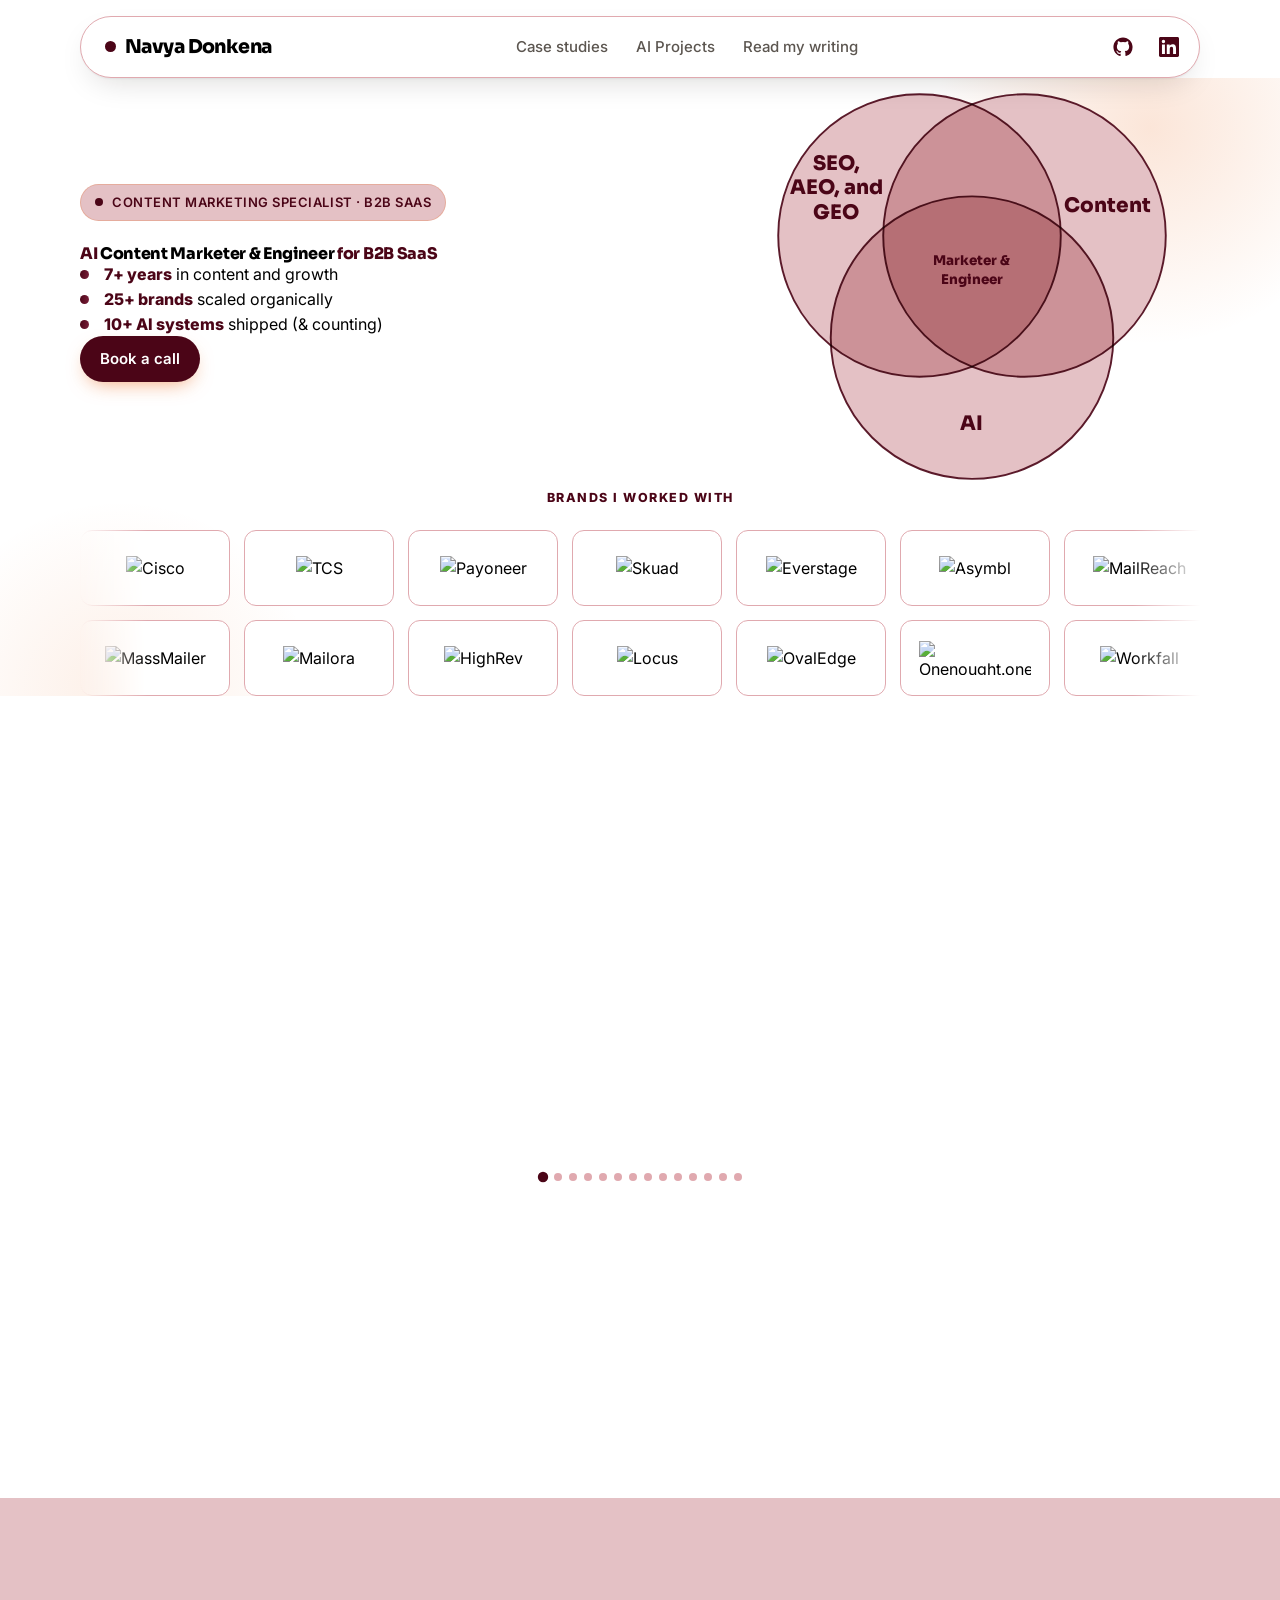
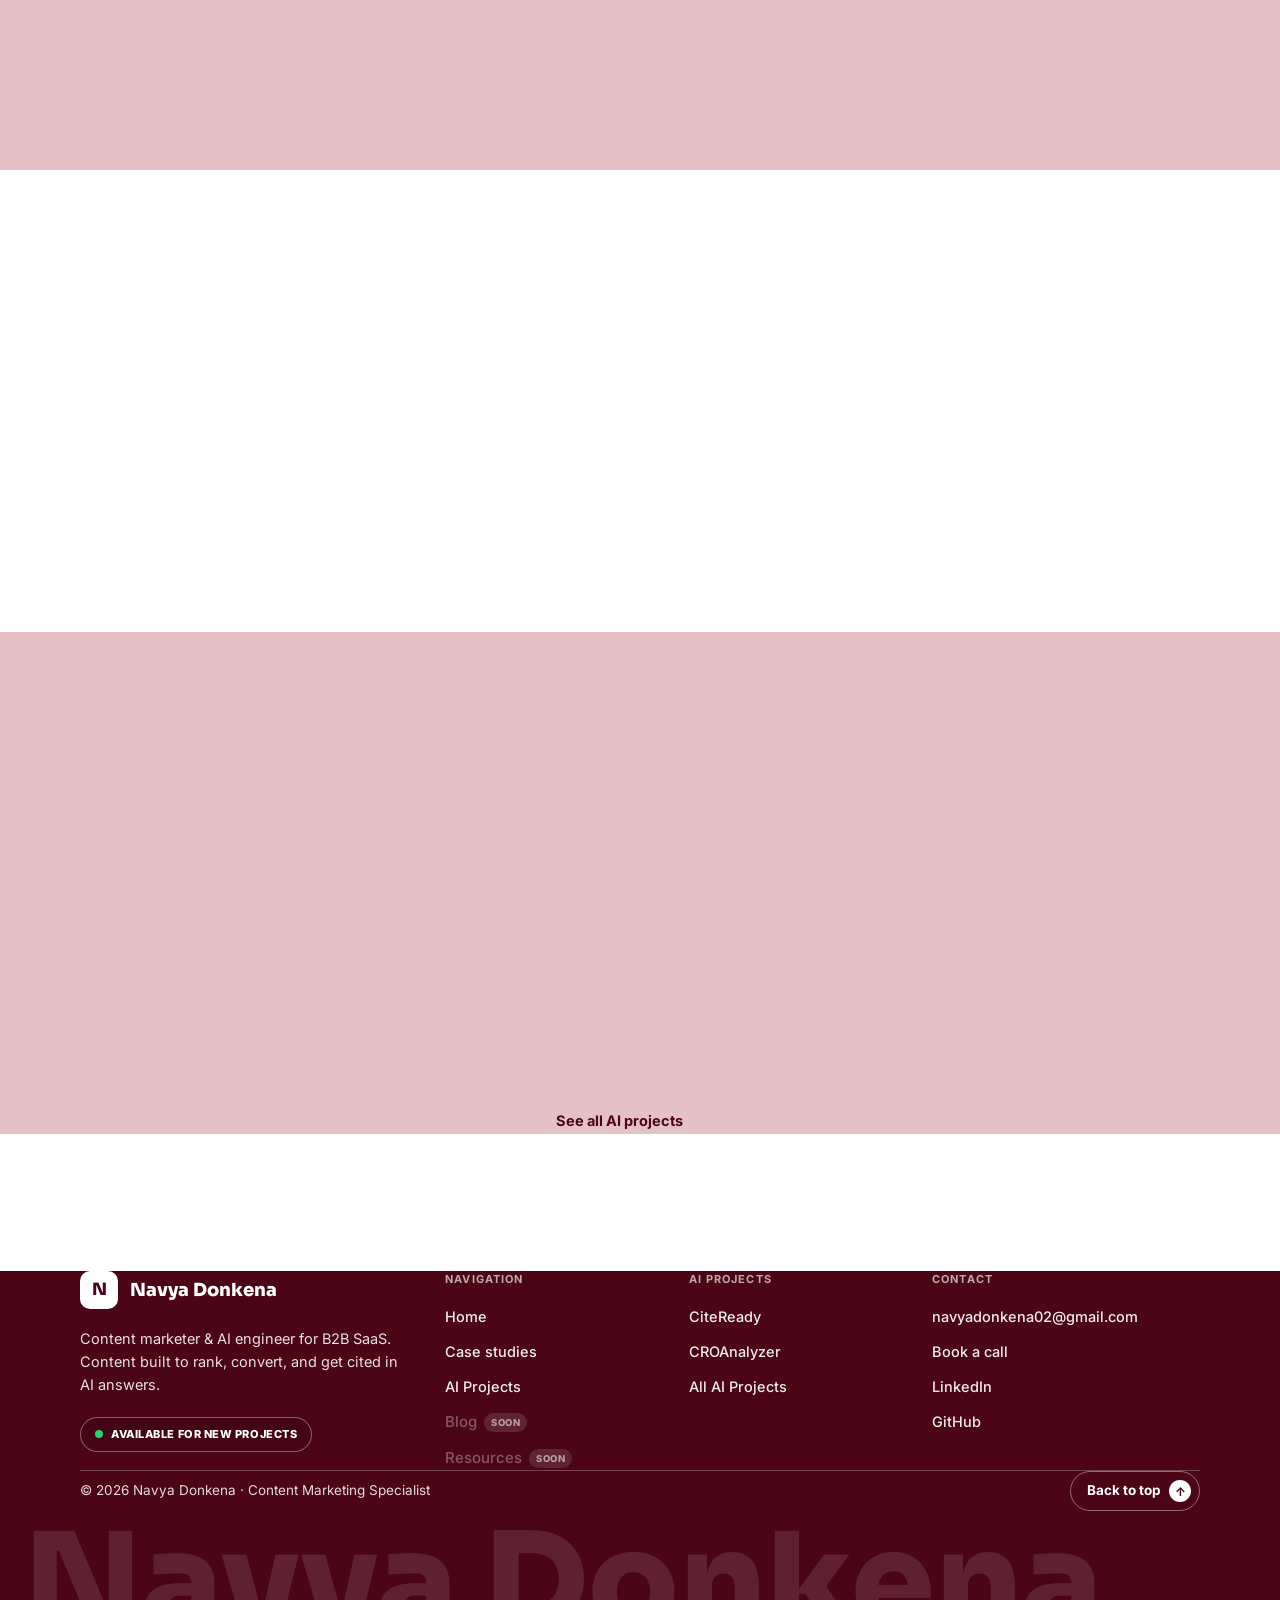
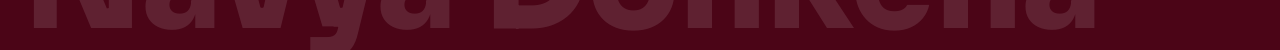
==== commit 7bb707d0: "Menu: replace Blog/Resources with 'Read my writing' link to work page Co-Authored-By: Claude Sonnet " ====
--- a/index.html
+++ b/index.html
@@ -19,8 +19,7 @@
     <nav class="nav-links" id="navLinks">
       <a href="case-studies/index.html">Case studies</a>
       <a href="ai-projects.html">AI Projects</a>
-      <span class="nav-soon">Blog<span class="soon-badge">Soon</span></span>
-      <span class="nav-soon">Resources<span class="soon-badge">Soon</span></span>
+      <a href="work.html">Read my writing</a>
     </nav>
     <div class="nav-social">
       <a href="https://github.com/navyadonkena" target="_blank" rel="noopener" aria-label="GitHub"><svg viewBox="0 0 24 24" width="20" height="20" fill="currentColor" aria-hidden="true"><path d="M12 .5C5.65.5.5 5.65.5 12c0 5.08 3.29 9.39 7.86 10.91.58.1.79-.25.79-.56v-2.17c-3.2.7-3.87-1.37-3.87-1.37-.52-1.33-1.28-1.69-1.28-1.69-1.04-.71.08-.7.08-.7 1.15.08 1.76 1.18 1.76 1.18 1.03 1.76 2.69 1.25 3.35.96.1-.74.4-1.25.73-1.54-2.55-.29-5.24-1.28-5.24-5.69 0-1.26.45-2.28 1.18-3.09-.12-.29-.51-1.46.11-3.05 0 0 .97-.31 3.17 1.18a11 11 0 0 1 5.77 0c2.2-1.49 3.17-1.18 3.17-1.18.63 1.59.23 2.76.11 3.05.74.81 1.18 1.83 1.18 3.09 0 4.42-2.69 5.39-5.25 5.68.41.36.78 1.06.78 2.14v3.17c0 .31.21.67.8.56A11.5 11.5 0 0 0 23.5 12C23.5 5.65 18.35.5 12 .5Z"/></svg></a>
